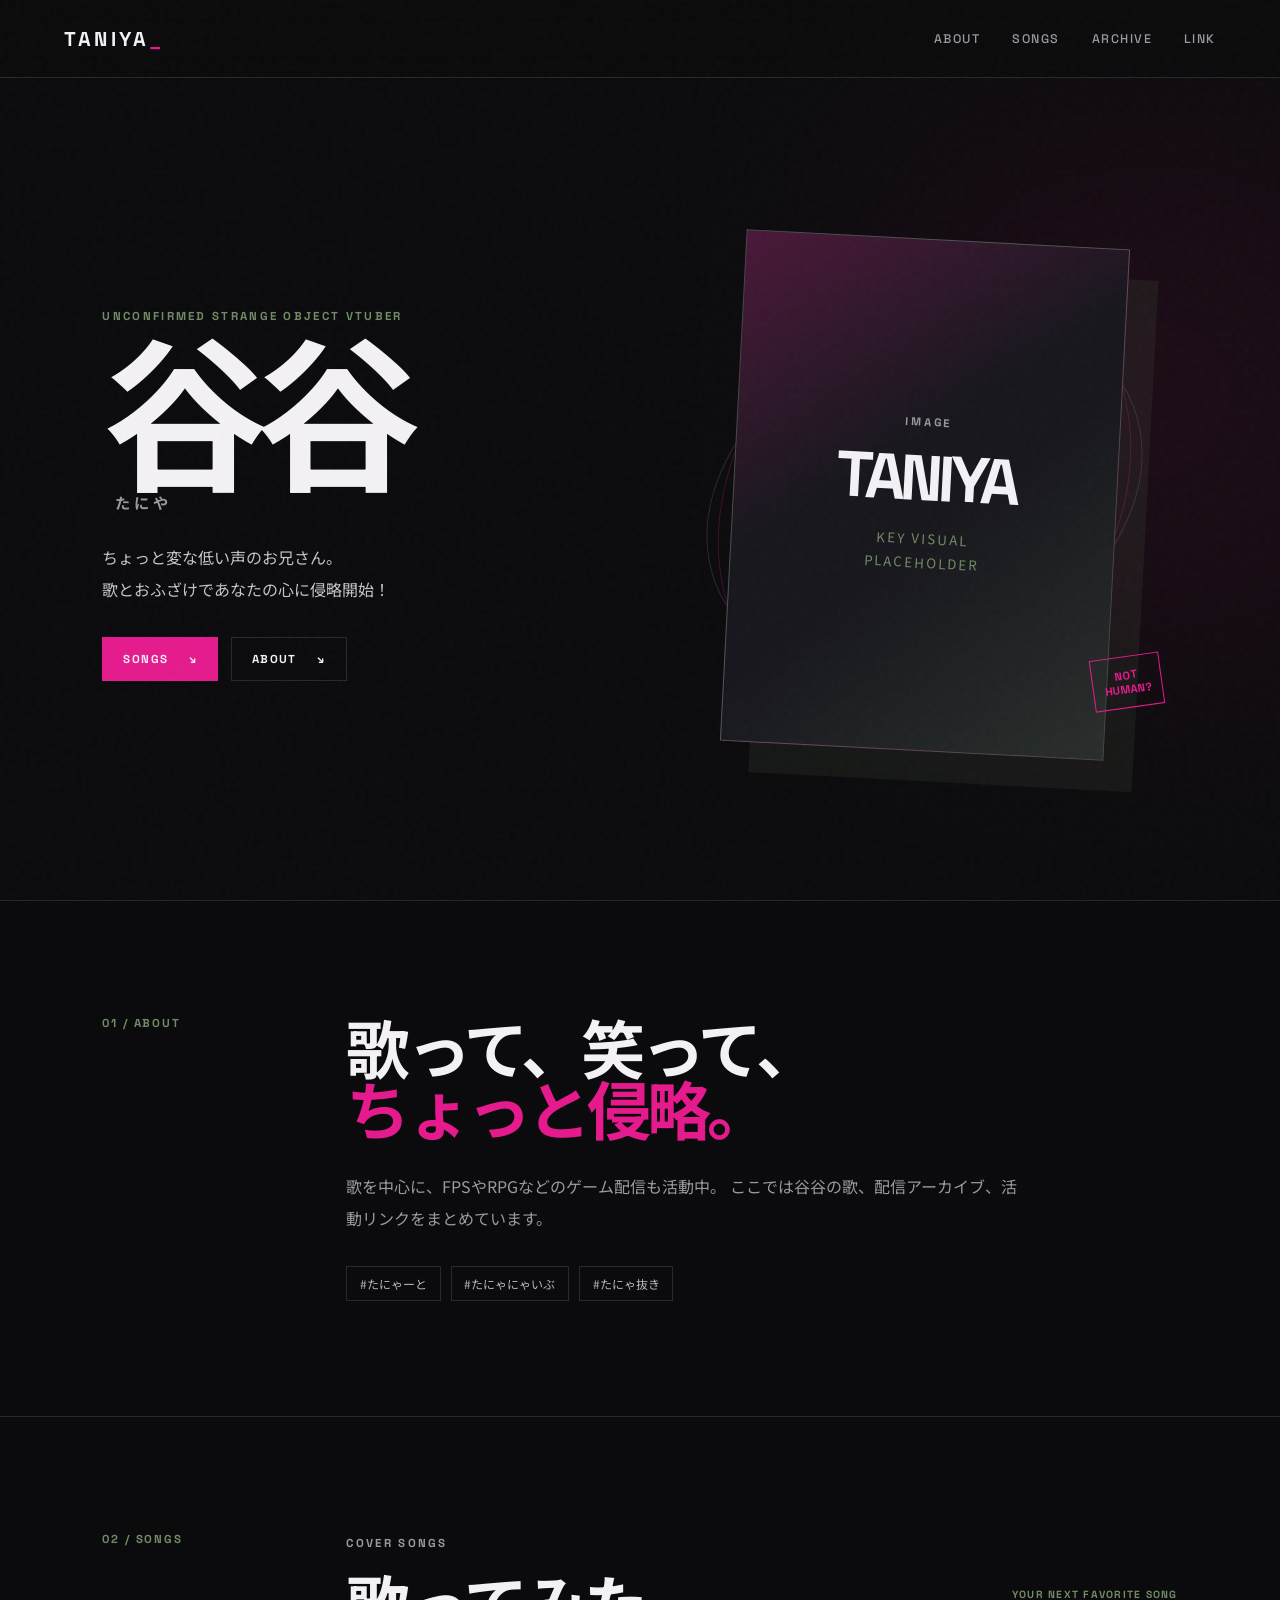
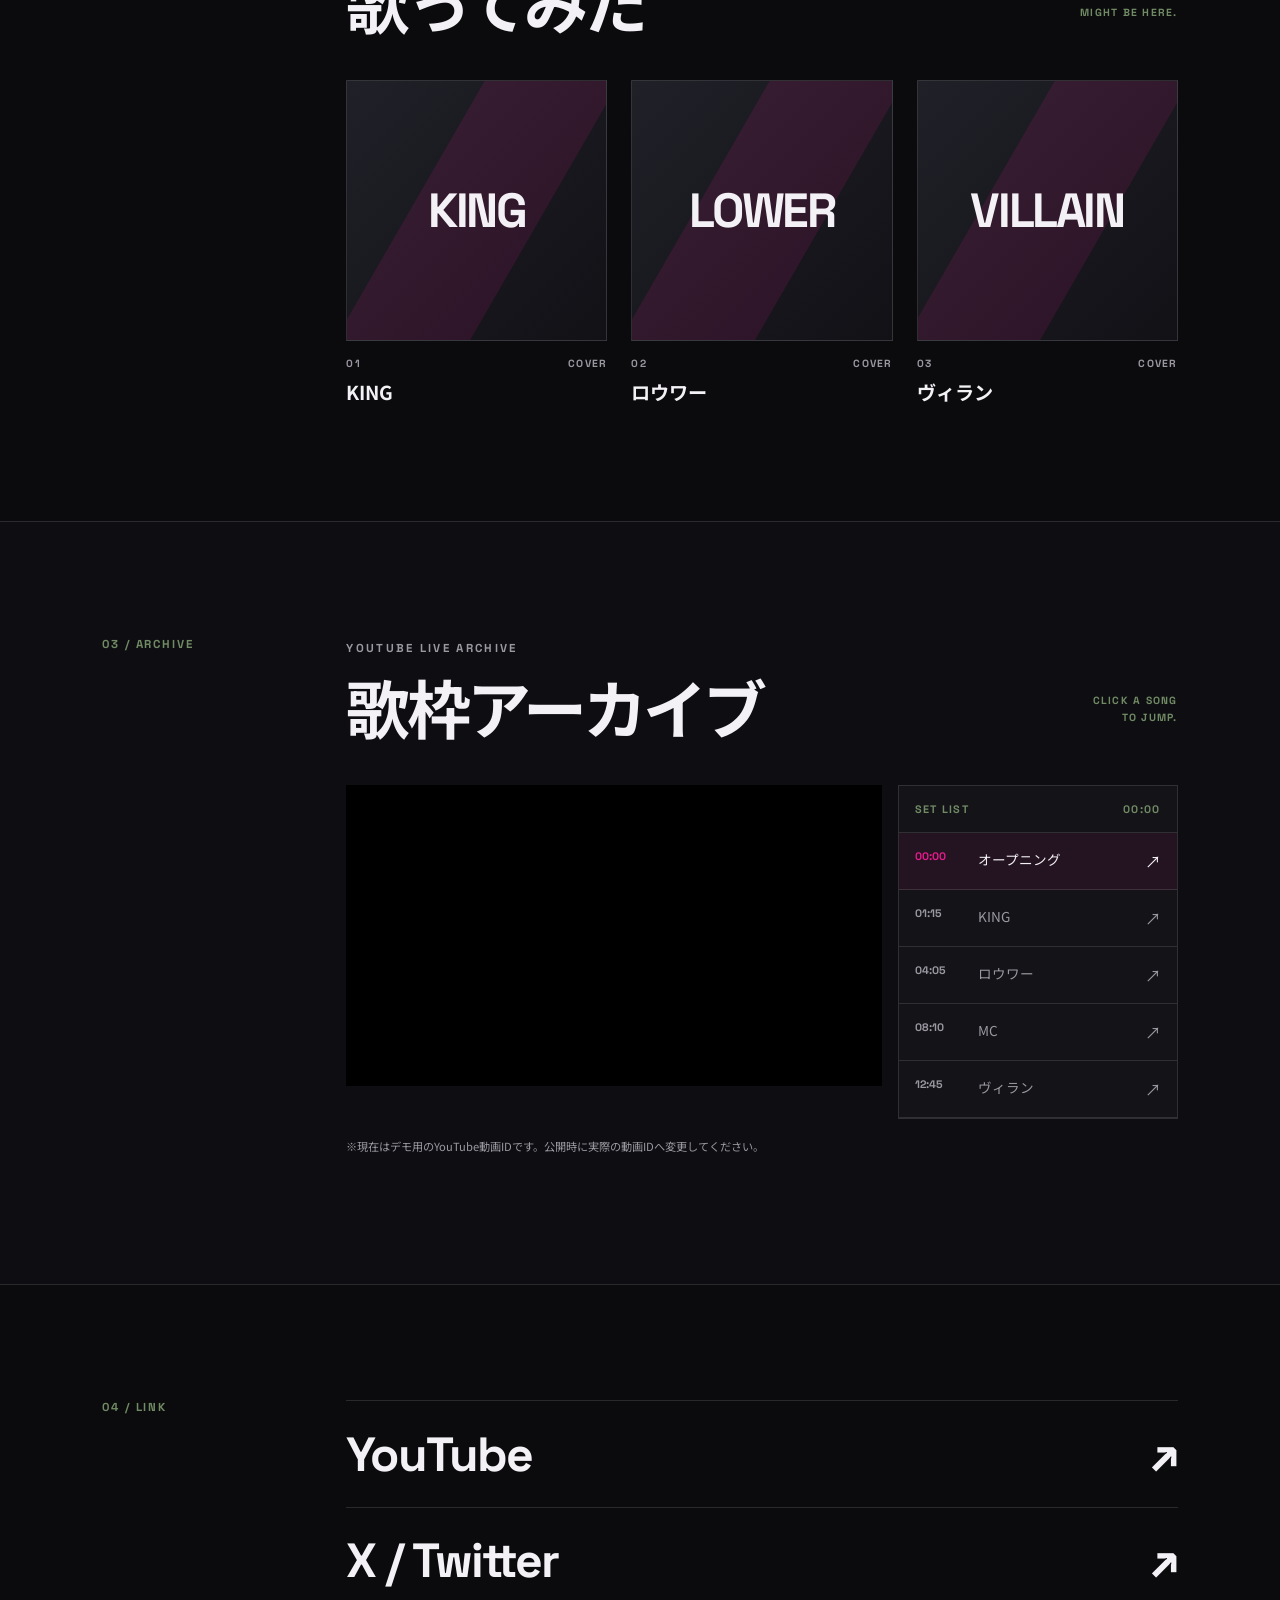
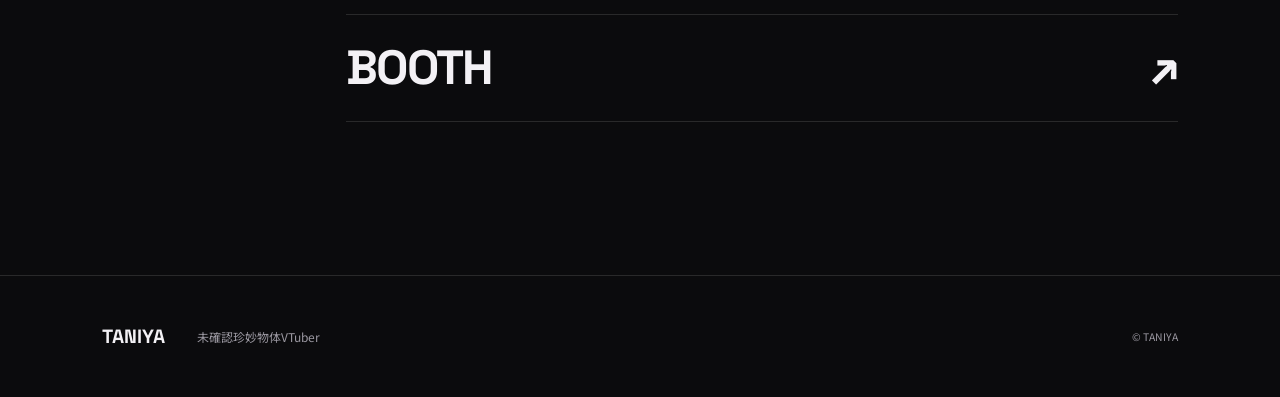
==== index.html @ 0ad9a48d "Add files via upload" ====
<!DOCTYPE html>
<html lang="ja">
<head>
  <meta charset="UTF-8">
  <meta name="viewport" content="width=device-width, initial-scale=1.0">
  <meta name="description" content="谷谷 - 未確認珍妙物体VTuber">
  <title>谷谷 | 未確認珍妙物体VTuber</title>
  <link rel="stylesheet" href="style.css">
</head>
<body>
  <div class="noise"></div>

  <header class="site-header">
    <a class="logo" href="#top">TANIYA<span>_</span></a>
    <nav>
      <a href="#about">ABOUT</a>
      <a href="#songs">SONGS</a>
      <a href="#archive">ARCHIVE</a>
      <a href="#links">LINK</a>
    </nav>
  </header>

  <main id="top">
    <section class="hero">
      <div class="hero-copy">
        <p class="eyebrow">UNCONFIRMED STRANGE OBJECT VTUBER</p>
        <h1>谷谷<span class="ruby">たにや</span></h1>
        <p class="catch">ちょっと変な低い声のお兄さん。<br>歌とおふざけであなたの心に侵略開始！</p>
        <div class="hero-actions">
          <a class="button primary" href="#songs">SONGS <span>↘</span></a>
          <a class="button" href="#about">ABOUT <span>↘</span></a>
        </div>
      </div>
      <div class="hero-visual">
        <div class="orbit orbit-a"></div>
        <div class="orbit orbit-b"></div>
        <div class="placeholder">
          <span>IMAGE</span>
          <strong>TANIYA</strong>
          <small>KEY VISUAL<br>PLACEHOLDER</small>
        </div>
        <div class="stamp">NOT<br>HUMAN?</div>
      </div>
    </section>

    <section class="section intro" id="about">
      <div class="section-label">01 / ABOUT</div>
      <div>
        <h2>歌って、笑って、<br><em>ちょっと侵略。</em></h2>
        <p>
          歌を中心に、FPSやRPGなどのゲーム配信も活動中。
          ここでは谷谷の歌、配信アーカイブ、活動リンクをまとめています。
        </p>
        <div class="tags">
          <span>#たにゃーと</span>
          <span>#たにゃにゃいぶ</span>
          <span>#たにゃ抜き</span>
        </div>
      </div>
    </section>

    <section class="section" id="songs">
      <div class="section-label">02 / SONGS</div>
      <div class="content">
        <div class="section-heading">
          <div>
            <p class="eyebrow">COVER SONGS</p>
            <h2>歌ってみた</h2>
          </div>
          <p class="section-note">YOUR NEXT FAVORITE SONG<br>MIGHT BE HERE.</p>
        </div>

        <div class="song-grid">
          <article class="song-card">
            <div class="song-art placeholder-card"><span>KING</span></div>
            <div class="song-meta"><span>01</span><span>COVER</span></div>
            <h3>KING</h3>
          </article>
          <article class="song-card">
            <div class="song-art placeholder-card"><span>LOWER</span></div>
            <div class="song-meta"><span>02</span><span>COVER</span></div>
            <h3>ロウワー</h3>
          </article>
          <article class="song-card">
            <div class="song-art placeholder-card"><span>VILLAIN</span></div>
            <div class="song-meta"><span>03</span><span>COVER</span></div>
            <h3>ヴィラン</h3>
          </article>
        </div>
      </div>
    </section>

    <section class="section archive-section" id="archive">
      <div class="section-label">03 / ARCHIVE</div>
      <div class="content">
        <div class="section-heading">
          <div>
            <p class="eyebrow">YOUTUBE LIVE ARCHIVE</p>
            <h2>歌枠アーカイブ</h2>
          </div>
          <p class="section-note">CLICK A SONG<br>TO JUMP.</p>
        </div>

        <div class="player-layout">
          <div class="video-wrap">
            <div id="player"></div>
          </div>

          <aside class="setlist">
            <div class="setlist-head">
              <span>SET LIST</span>
              <span id="currentTime">00:00</span>
            </div>
            <button class="track active" data-time="0">
              <span class="time">00:00</span>
              <span class="title">オープニング</span>
              <span class="arrow">↗</span>
            </button>
            <button class="track" data-time="75">
              <span class="time">01:15</span>
              <span class="title">KING</span>
              <span class="arrow">↗</span>
            </button>
            <button class="track" data-time="245">
              <span class="time">04:05</span>
              <span class="title">ロウワー</span>
              <span class="arrow">↗</span>
            </button>
            <button class="track" data-time="490">
              <span class="time">08:10</span>
              <span class="title">MC</span>
              <span class="arrow">↗</span>
            </button>
            <button class="track" data-time="765">
              <span class="time">12:45</span>
              <span class="title">ヴィラン</span>
              <span class="arrow">↗</span>
            </button>
          </aside>
        </div>
        <p class="demo-note">※現在はデモ用のYouTube動画IDです。公開時に実際の動画IDへ変更してください。</p>
      </div>
    </section>

    <section class="section links-section" id="links">
      <div class="section-label">04 / LINK</div>
      <div class="content">
        <div class="link-list">
          <a href="#" class="big-link"><span>YouTube</span><span>↗</span></a>
          <a href="#" class="big-link"><span>X / Twitter</span><span>↗</span></a>
          <a href="#" class="big-link"><span>BOOTH</span><span>↗</span></a>
        </div>
      </div>
    </section>
  </main>

  <footer>
    <div>TANIYA</div>
    <p>未確認珍妙物体VTuber</p>
    <small>© TANIYA</small>
  </footer>

  <script src="script.js"></script>
</body>
</html>
---- style.css ----
@import url('https://fonts.googleapis.com/css2?family=Noto+Sans+JP:wght@400;500;700;900&family=Space+Grotesk:wght@400;500;700&display=swap');

:root {
  --bg: #0b0b0d;
  --surface: #131318;
  --text: #f3f1f5;
  --muted: #9b98a1;
  --magenta: #e51b8d;
  --green: #718b65;
  --line: rgba(255,255,255,.12);
}

* { box-sizing: border-box; }
html { scroll-behavior: smooth; }
body {
  margin: 0;
  background: var(--bg);
  color: var(--text);
  font-family: "Noto Sans JP", sans-serif;
  overflow-x: hidden;
}
a { color: inherit; text-decoration: none; }
button { font: inherit; }

.noise {
  position: fixed;
  inset: 0;
  pointer-events: none;
  opacity: .035;
  z-index: 20;
  background-image: url("data:image/svg+xml,%3Csvg viewBox='0 0 180 180' xmlns='http://www.w3.org/2000/svg'%3E%3Cfilter id='n'%3E%3CfeTurbulence type='fractalNoise' baseFrequency='.9' numOctaves='4' stitchTiles='stitch'/%3E%3C/filter%3E%3Crect width='100%25' height='100%25' filter='url(%23n)' opacity='.7'/%3E%3C/svg%3E");
}

.site-header {
  height: 78px;
  padding: 0 5vw;
  display: flex;
  align-items: center;
  justify-content: space-between;
  border-bottom: 1px solid var(--line);
  position: sticky;
  top: 0;
  z-index: 10;
  background: rgba(11,11,13,.82);
  backdrop-filter: blur(14px);
}
.logo {
  font: 700 1.25rem "Space Grotesk", sans-serif;
  letter-spacing: .16em;
}
.logo span { color: var(--magenta); }
nav { display: flex; gap: 2rem; }
nav a {
  font: 500 .78rem "Space Grotesk", sans-serif;
  letter-spacing: .12em;
  color: var(--muted);
}
nav a:hover { color: var(--text); }

.hero {
  min-height: calc(100vh - 78px);
  padding: 8vw 8vw 7vw;
  display: grid;
  grid-template-columns: 1fr 1fr;
  align-items: center;
  gap: 5vw;
  position: relative;
}
.hero::before {
  content: "";
  position: absolute;
  width: 40vw; height: 40vw;
  background: var(--magenta);
  filter: blur(130px);
  opacity: .08;
  right: -10vw; top: 5vw;
}
.eyebrow {
  margin: 0 0 1rem;
  color: var(--green);
  font: 700 .72rem "Space Grotesk", sans-serif;
  letter-spacing: .2em;
}
.hero h1 {
  font-size: clamp(5rem, 13vw, 12rem);
  line-height: .8;
  margin: 0;
  letter-spacing: -.08em;
}
.ruby {
  display: block;
  font-size: .95rem;
  letter-spacing: .25em;
  margin: 1.5rem 0 0 .8rem;
  color: var(--muted);
}
.catch {
  margin: 2rem 0;
  color: #c6c3ca;
  line-height: 2;
}
.hero-actions { display: flex; gap: .8rem; }
.button {
  border: 1px solid var(--line);
  padding: .9rem 1.25rem;
  font: 700 .72rem "Space Grotesk", sans-serif;
  letter-spacing: .12em;
}
.button.primary { background: var(--magenta); border-color: var(--magenta); }
.button span { margin-left: 1rem; }

.hero-visual {
  min-height: 560px;
  display: grid;
  place-items: center;
  position: relative;
}
.placeholder {
  width: min(30vw, 400px);
  aspect-ratio: 3/4;
  border: 1px solid rgba(255,255,255,.2);
  background:
    linear-gradient(145deg, rgba(229,27,141,.25), transparent 42%),
    linear-gradient(320deg, rgba(113,139,101,.2), transparent 45%),
    #17171d;
  display: flex;
  flex-direction: column;
  align-items: center;
  justify-content: center;
  transform: rotate(3deg);
  box-shadow: 30px 30px 0 rgba(113,139,101,.1);
}
.placeholder span { font: 700 .7rem "Space Grotesk"; letter-spacing: .25em; color: var(--muted); }
.placeholder strong { font: 700 clamp(2rem, 5vw, 4rem) "Space Grotesk"; letter-spacing: -.08em; margin: .5rem 0; }
.placeholder small { text-align: center; color: var(--green); letter-spacing: .15em; line-height: 1.8; }
.orbit { position: absolute; border: 1px solid var(--line); border-radius: 50%; }
.orbit-a { width: 90%; height: 60%; transform: rotate(-25deg); }
.orbit-b { width: 75%; height: 85%; transform: rotate(35deg); border-color: rgba(229,27,141,.25); }
.stamp {
  position: absolute;
  right: 3%;
  bottom: 12%;
  border: 1px solid var(--magenta);
  color: var(--magenta);
  padding: .7rem;
  font: 700 .7rem "Space Grotesk";
  transform: rotate(-8deg);
  text-align: center;
}

.section {
  padding: 9vw 8vw;
  border-top: 1px solid var(--line);
  display: grid;
  grid-template-columns: 180px 1fr;
  gap: 5vw;
}
.section-label {
  color: var(--green);
  font: 700 .72rem "Space Grotesk";
  letter-spacing: .16em;
}
.section h2 {
  font-size: clamp(2.5rem, 5vw, 5rem);
  line-height: .95;
  letter-spacing: -.06em;
  margin: 0 0 2rem;
}
.section h2 em { color: var(--magenta); font-style: normal; }
.section p { color: var(--muted); line-height: 2; max-width: 680px; }
.tags { display: flex; flex-wrap: wrap; gap: .6rem; margin-top: 2rem; }
.tags span {
  border: 1px solid var(--line);
  padding: .5rem .8rem;
  color: #b9b6be;
  font-size: .75rem;
}

.content { min-width: 0; }
.section-heading {
  display: flex;
  justify-content: space-between;
  align-items: end;
  gap: 2rem;
  margin-bottom: 3rem;
}
.section-heading h2 { margin-bottom: 0; }
.section-note {
  text-align: right;
  font: 700 .65rem "Space Grotesk" !important;
  letter-spacing: .12em;
  line-height: 1.7 !important;
  color: var(--green) !important;
}

.song-grid {
  display: grid;
  grid-template-columns: repeat(3, 1fr);
  gap: 1.5rem;
}
.song-card { cursor: pointer; }
.song-art {
  aspect-ratio: 1;
  display: grid;
  place-items: center;
  margin-bottom: 1rem;
}
.placeholder-card {
  background: linear-gradient(135deg, #202028, #111116);
  border: 1px solid var(--line);
  position: relative;
  overflow: hidden;
}
.placeholder-card::after {
  content: "";
  position: absolute;
  width: 45%; height: 180%;
  background: var(--magenta);
  opacity: .12;
  transform: rotate(30deg);
}
.placeholder-card span {
  z-index: 1;
  font: 700 clamp(1.4rem, 4vw, 3rem) "Space Grotesk";
  letter-spacing: -.05em;
}
.song-meta {
  display: flex;
  justify-content: space-between;
  color: var(--muted);
  font: 700 .65rem "Space Grotesk";
  letter-spacing: .12em;
}
.song-card h3 { margin: .5rem 0 0; font-size: 1.2rem; }

.archive-section { background: #0e0e12; }
.player-layout {
  display: grid;
  grid-template-columns: minmax(0, 1.8fr) minmax(280px, .8fr);
  gap: 1rem;
}
.video-wrap {
  background: #000;
  aspect-ratio: 16/9;
  min-width: 0;
}
#player { width: 100%; height: 100%; }
#player iframe { width: 100%; height: 100%; }
.setlist {
  border: 1px solid var(--line);
  background: var(--surface);
  overflow: hidden;
}
.setlist-head {
  padding: 1rem;
  display: flex;
  justify-content: space-between;
  border-bottom: 1px solid var(--line);
  color: var(--green);
  font: 700 .68rem "Space Grotesk";
  letter-spacing: .12em;
}
.track {
  width: 100%;
  display: grid;
  grid-template-columns: 55px 1fr 20px;
  gap: .5rem;
  text-align: left;
  border: 0;
  border-bottom: 1px solid var(--line);
  padding: 1rem;
  color: var(--muted);
  background: transparent;
  cursor: pointer;
}
.track:hover, .track.active {
  background: rgba(229,27,141,.08);
  color: var(--text);
}
.track.active .time { color: var(--magenta); }
.time { font: 700 .68rem "Space Grotesk"; }
.title { font-size: .85rem; }
.arrow { text-align: right; }
.demo-note { font-size: .7rem !important; margin-top: 1rem; }

.links-section { padding-bottom: 12vw; }
.link-list { border-top: 1px solid var(--line); }
.big-link {
  display: flex;
  justify-content: space-between;
  padding: 1.4rem 0;
  border-bottom: 1px solid var(--line);
  font: 700 clamp(1.5rem, 4vw, 3rem) "Space Grotesk";
  letter-spacing: -.04em;
}
.big-link:hover { color: var(--magenta); padding-left: 1rem; transition: .2s; }

footer {
  border-top: 1px solid var(--line);
  padding: 3rem 8vw;
  display: flex;
  align-items: center;
  gap: 2rem;
  color: var(--muted);
}
footer div { font: 700 1.2rem "Space Grotesk"; color: var(--text); }
footer p { margin: 0; font-size: .75rem; }
footer small { margin-left: auto; font-size: .65rem; }

@media (max-width: 800px) {
  nav { gap: .8rem; }
  nav a { font-size: .62rem; }
  .hero { grid-template-columns: 1fr; padding-top: 16vw; }
  .hero-visual { min-height: 420px; margin-top: -3rem; }
  .placeholder { width: min(65vw, 330px); }
  .section { grid-template-columns: 1fr; gap: 2rem; padding: 18vw 7vw; }
  .song-grid { grid-template-columns: 1fr; gap: 3rem; }
  .section-heading { align-items: start; flex-direction: column; }
  .section-note { text-align: left; }
  .player-layout { grid-template-columns: 1fr; }
  footer { flex-wrap: wrap; }
  footer small { margin-left: 0; width: 100%; }
}

@media (max-width: 520px) {
  .site-header { padding: 0 5vw; }
  nav a:nth-child(1), nav a:nth-child(4) { display: none; }
  .hero h1 { font-size: 27vw; }
  .hero-visual { min-height: 360px; }
}
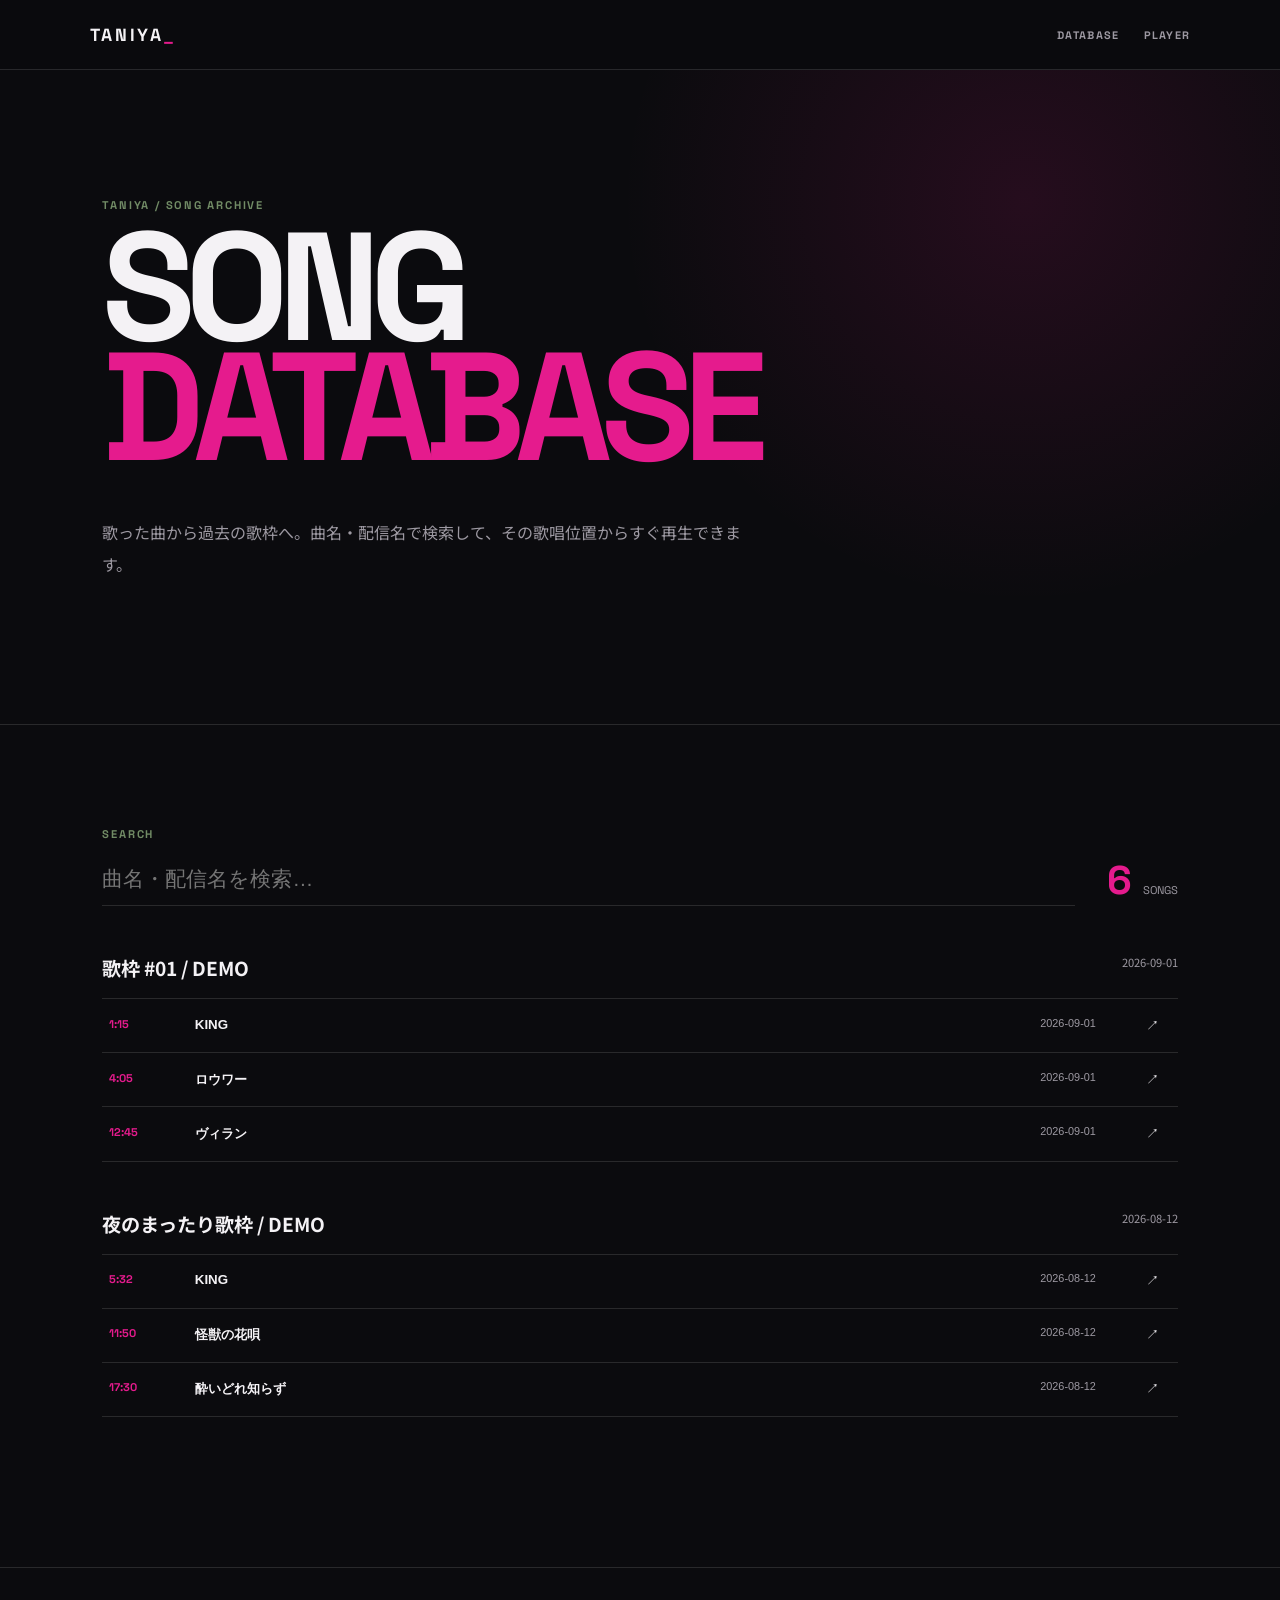
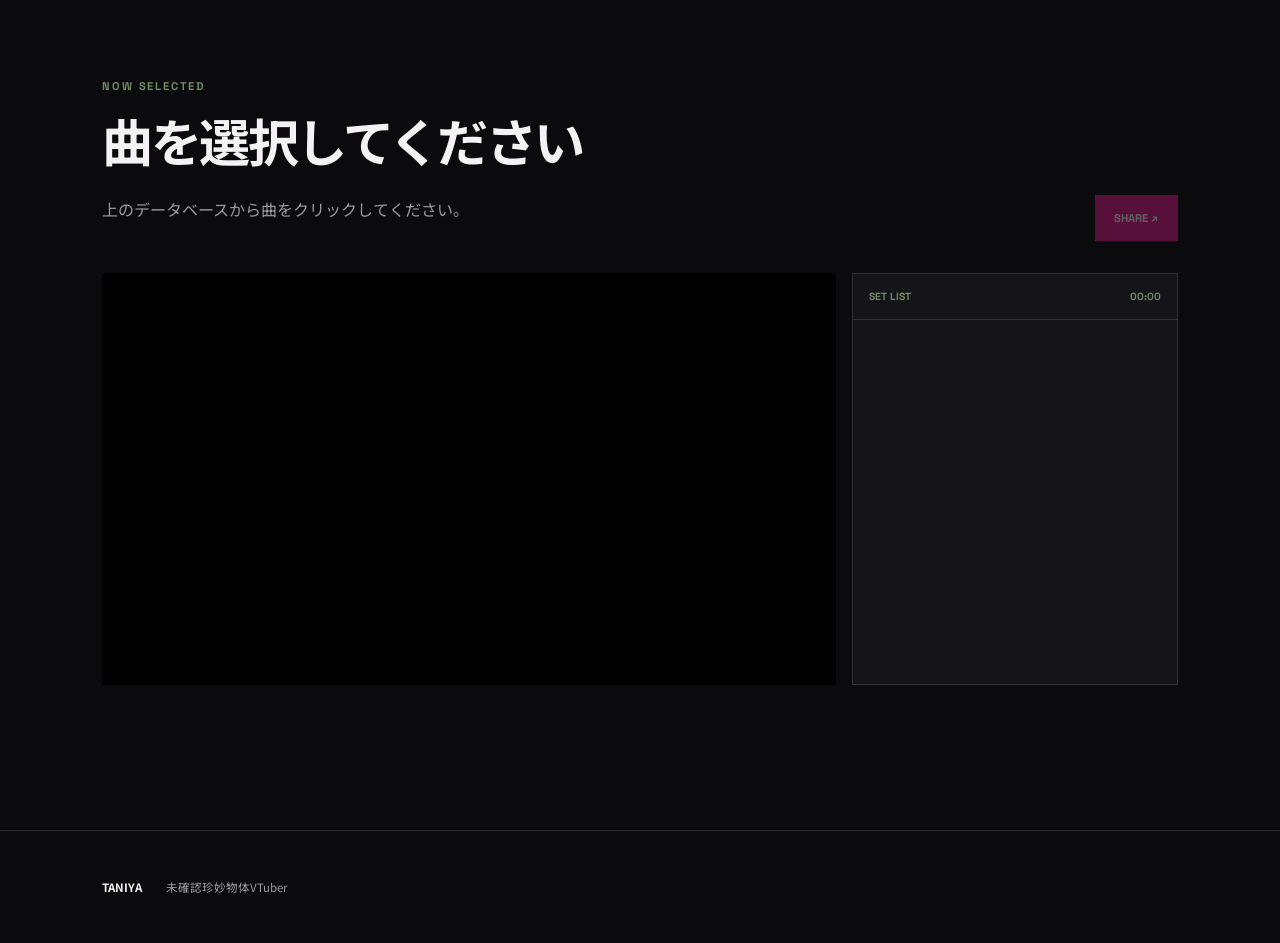
==== commit 038ad21d: "Add files via upload" ====
--- a/index.html
+++ b/index.html
@@ -1,165 +1,6 @@
-<!DOCTYPE html>
-<html lang="ja">
-<head>
-  <meta charset="UTF-8">
-  <meta name="viewport" content="width=device-width, initial-scale=1.0">
-  <meta name="description" content="谷谷 - 未確認珍妙物体VTuber">
-  <title>谷谷 | 未確認珍妙物体VTuber</title>
-  <link rel="stylesheet" href="style.css">
-</head>
-<body>
-  <div class="noise"></div>
-
-  <header class="site-header">
-    <a class="logo" href="#top">TANIYA<span>_</span></a>
-    <nav>
-      <a href="#about">ABOUT</a>
-      <a href="#songs">SONGS</a>
-      <a href="#archive">ARCHIVE</a>
-      <a href="#links">LINK</a>
-    </nav>
-  </header>
-
-  <main id="top">
-    <section class="hero">
-      <div class="hero-copy">
-        <p class="eyebrow">UNCONFIRMED STRANGE OBJECT VTUBER</p>
-        <h1>谷谷<span class="ruby">たにや</span></h1>
-        <p class="catch">ちょっと変な低い声のお兄さん。<br>歌とおふざけであなたの心に侵略開始！</p>
-        <div class="hero-actions">
-          <a class="button primary" href="#songs">SONGS <span>↘</span></a>
-          <a class="button" href="#about">ABOUT <span>↘</span></a>
-        </div>
-      </div>
-      <div class="hero-visual">
-        <div class="orbit orbit-a"></div>
-        <div class="orbit orbit-b"></div>
-        <div class="placeholder">
-          <span>IMAGE</span>
-          <strong>TANIYA</strong>
-          <small>KEY VISUAL<br>PLACEHOLDER</small>
-        </div>
-        <div class="stamp">NOT<br>HUMAN?</div>
-      </div>
-    </section>
-
-    <section class="section intro" id="about">
-      <div class="section-label">01 / ABOUT</div>
-      <div>
-        <h2>歌って、笑って、<br><em>ちょっと侵略。</em></h2>
-        <p>
-          歌を中心に、FPSやRPGなどのゲーム配信も活動中。
-          ここでは谷谷の歌、配信アーカイブ、活動リンクをまとめています。
-        </p>
-        <div class="tags">
-          <span>#たにゃーと</span>
-          <span>#たにゃにゃいぶ</span>
-          <span>#たにゃ抜き</span>
-        </div>
-      </div>
-    </section>
-
-    <section class="section" id="songs">
-      <div class="section-label">02 / SONGS</div>
-      <div class="content">
-        <div class="section-heading">
-          <div>
-            <p class="eyebrow">COVER SONGS</p>
-            <h2>歌ってみた</h2>
-          </div>
-          <p class="section-note">YOUR NEXT FAVORITE SONG<br>MIGHT BE HERE.</p>
-        </div>
-
-        <div class="song-grid">
-          <article class="song-card">
-            <div class="song-art placeholder-card"><span>KING</span></div>
-            <div class="song-meta"><span>01</span><span>COVER</span></div>
-            <h3>KING</h3>
-          </article>
-          <article class="song-card">
-            <div class="song-art placeholder-card"><span>LOWER</span></div>
-            <div class="song-meta"><span>02</span><span>COVER</span></div>
-            <h3>ロウワー</h3>
-          </article>
-          <article class="song-card">
-            <div class="song-art placeholder-card"><span>VILLAIN</span></div>
-            <div class="song-meta"><span>03</span><span>COVER</span></div>
-            <h3>ヴィラン</h3>
-          </article>
-        </div>
-      </div>
-    </section>
-
-    <section class="section archive-section" id="archive">
-      <div class="section-label">03 / ARCHIVE</div>
-      <div class="content">
-        <div class="section-heading">
-          <div>
-            <p class="eyebrow">YOUTUBE LIVE ARCHIVE</p>
-            <h2>歌枠アーカイブ</h2>
-          </div>
-          <p class="section-note">CLICK A SONG<br>TO JUMP.</p>
-        </div>
-
-        <div class="player-layout">
-          <div class="video-wrap">
-            <div id="player"></div>
-          </div>
-
-          <aside class="setlist">
-            <div class="setlist-head">
-              <span>SET LIST</span>
-              <span id="currentTime">00:00</span>
-            </div>
-            <button class="track active" data-time="0">
-              <span class="time">00:00</span>
-              <span class="title">オープニング</span>
-              <span class="arrow">↗</span>
-            </button>
-            <button class="track" data-time="75">
-              <span class="time">01:15</span>
-              <span class="title">KING</span>
-              <span class="arrow">↗</span>
-            </button>
-            <button class="track" data-time="245">
-              <span class="time">04:05</span>
-              <span class="title">ロウワー</span>
-              <span class="arrow">↗</span>
-            </button>
-            <button class="track" data-time="490">
-              <span class="time">08:10</span>
-              <span class="title">MC</span>
-              <span class="arrow">↗</span>
-            </button>
-            <button class="track" data-time="765">
-              <span class="time">12:45</span>
-              <span class="title">ヴィラン</span>
-              <span class="arrow">↗</span>
-            </button>
-          </aside>
-        </div>
-        <p class="demo-note">※現在はデモ用のYouTube動画IDです。公開時に実際の動画IDへ変更してください。</p>
-      </div>
-    </section>
-
-    <section class="section links-section" id="links">
-      <div class="section-label">04 / LINK</div>
-      <div class="content">
-        <div class="link-list">
-          <a href="#" class="big-link"><span>YouTube</span><span>↗</span></a>
-          <a href="#" class="big-link"><span>X / Twitter</span><span>↗</span></a>
-          <a href="#" class="big-link"><span>BOOTH</span><span>↗</span></a>
-        </div>
-      </div>
-    </section>
-  </main>
-
-  <footer>
-    <div>TANIYA</div>
-    <p>未確認珍妙物体VTuber</p>
-    <small>© TANIYA</small>
-  </footer>
-
-  <script src="script.js"></script>
-</body>
-</html>
+<!doctype html><html lang="ja"><head><meta charset="utf-8"><meta name="viewport" content="width=device-width,initial-scale=1"><title>谷谷 | SONG DATABASE</title><link rel="stylesheet" href="style.css"></head><body>
+<header><b>TANIYA<span>_</span></b><nav><a href="#database">DATABASE</a><a href="#playerSection">PLAYER</a></nav></header>
+<main><section class="hero"><small>TANIYA / SONG ARCHIVE</small><h1>SONG<br><em>DATABASE</em></h1><p>歌った曲から過去の歌枠へ。曲名・配信名で検索して、その歌唱位置からすぐ再生できます。</p></section>
+<section id="database"><div class="toolbar"><label>SEARCH<input id="search" type="search" placeholder="曲名・配信名を検索…"></label><strong><i id="count">0</i> SONGS</strong></div><div id="results"></div><p id="empty" hidden>該当する曲がありません。</p></section>
+<section id="playerSection"><div class="selected"><div><small>NOW SELECTED</small><h2 id="title">曲を選択してください</h2><p id="meta">上のデータベースから曲をクリックしてください。</p></div><button id="share" disabled>SHARE ↗</button></div><div class="playerLayout"><div class="video"><div id="player"></div></div><aside><div class="asideHead"><span>SET LIST</span><span id="clock">00:00</span></div><div id="setlist"></div></aside></div><p id="status"></p></section></main>
+<footer><b>TANIYA</b><span>未確認珍妙物体VTuber</span></footer><script src="songs.js"></script><script src="script.js"></script></body></html>
--- a/style.css
+++ b/style.css
@@ -1,330 +1 @@
-@import url('https://fonts.googleapis.com/css2?family=Noto+Sans+JP:wght@400;500;700;900&family=Space+Grotesk:wght@400;500;700&display=swap');
-
-:root {
-  --bg: #0b0b0d;
-  --surface: #131318;
-  --text: #f3f1f5;
-  --muted: #9b98a1;
-  --magenta: #e51b8d;
-  --green: #718b65;
-  --line: rgba(255,255,255,.12);
-}
-
-* { box-sizing: border-box; }
-html { scroll-behavior: smooth; }
-body {
-  margin: 0;
-  background: var(--bg);
-  color: var(--text);
-  font-family: "Noto Sans JP", sans-serif;
-  overflow-x: hidden;
-}
-a { color: inherit; text-decoration: none; }
-button { font: inherit; }
-
-.noise {
-  position: fixed;
-  inset: 0;
-  pointer-events: none;
-  opacity: .035;
-  z-index: 20;
-  background-image: url("data:image/svg+xml,%3Csvg viewBox='0 0 180 180' xmlns='http://www.w3.org/2000/svg'%3E%3Cfilter id='n'%3E%3CfeTurbulence type='fractalNoise' baseFrequency='.9' numOctaves='4' stitchTiles='stitch'/%3E%3C/filter%3E%3Crect width='100%25' height='100%25' filter='url(%23n)' opacity='.7'/%3E%3C/svg%3E");
-}
-
-.site-header {
-  height: 78px;
-  padding: 0 5vw;
-  display: flex;
-  align-items: center;
-  justify-content: space-between;
-  border-bottom: 1px solid var(--line);
-  position: sticky;
-  top: 0;
-  z-index: 10;
-  background: rgba(11,11,13,.82);
-  backdrop-filter: blur(14px);
-}
-.logo {
-  font: 700 1.25rem "Space Grotesk", sans-serif;
-  letter-spacing: .16em;
-}
-.logo span { color: var(--magenta); }
-nav { display: flex; gap: 2rem; }
-nav a {
-  font: 500 .78rem "Space Grotesk", sans-serif;
-  letter-spacing: .12em;
-  color: var(--muted);
-}
-nav a:hover { color: var(--text); }
-
-.hero {
-  min-height: calc(100vh - 78px);
-  padding: 8vw 8vw 7vw;
-  display: grid;
-  grid-template-columns: 1fr 1fr;
-  align-items: center;
-  gap: 5vw;
-  position: relative;
-}
-.hero::before {
-  content: "";
-  position: absolute;
-  width: 40vw; height: 40vw;
-  background: var(--magenta);
-  filter: blur(130px);
-  opacity: .08;
-  right: -10vw; top: 5vw;
-}
-.eyebrow {
-  margin: 0 0 1rem;
-  color: var(--green);
-  font: 700 .72rem "Space Grotesk", sans-serif;
-  letter-spacing: .2em;
-}
-.hero h1 {
-  font-size: clamp(5rem, 13vw, 12rem);
-  line-height: .8;
-  margin: 0;
-  letter-spacing: -.08em;
-}
-.ruby {
-  display: block;
-  font-size: .95rem;
-  letter-spacing: .25em;
-  margin: 1.5rem 0 0 .8rem;
-  color: var(--muted);
-}
-.catch {
-  margin: 2rem 0;
-  color: #c6c3ca;
-  line-height: 2;
-}
-.hero-actions { display: flex; gap: .8rem; }
-.button {
-  border: 1px solid var(--line);
-  padding: .9rem 1.25rem;
-  font: 700 .72rem "Space Grotesk", sans-serif;
-  letter-spacing: .12em;
-}
-.button.primary { background: var(--magenta); border-color: var(--magenta); }
-.button span { margin-left: 1rem; }
-
-.hero-visual {
-  min-height: 560px;
-  display: grid;
-  place-items: center;
-  position: relative;
-}
-.placeholder {
-  width: min(30vw, 400px);
-  aspect-ratio: 3/4;
-  border: 1px solid rgba(255,255,255,.2);
-  background:
-    linear-gradient(145deg, rgba(229,27,141,.25), transparent 42%),
-    linear-gradient(320deg, rgba(113,139,101,.2), transparent 45%),
-    #17171d;
-  display: flex;
-  flex-direction: column;
-  align-items: center;
-  justify-content: center;
-  transform: rotate(3deg);
-  box-shadow: 30px 30px 0 rgba(113,139,101,.1);
-}
-.placeholder span { font: 700 .7rem "Space Grotesk"; letter-spacing: .25em; color: var(--muted); }
-.placeholder strong { font: 700 clamp(2rem, 5vw, 4rem) "Space Grotesk"; letter-spacing: -.08em; margin: .5rem 0; }
-.placeholder small { text-align: center; color: var(--green); letter-spacing: .15em; line-height: 1.8; }
-.orbit { position: absolute; border: 1px solid var(--line); border-radius: 50%; }
-.orbit-a { width: 90%; height: 60%; transform: rotate(-25deg); }
-.orbit-b { width: 75%; height: 85%; transform: rotate(35deg); border-color: rgba(229,27,141,.25); }
-.stamp {
-  position: absolute;
-  right: 3%;
-  bottom: 12%;
-  border: 1px solid var(--magenta);
-  color: var(--magenta);
-  padding: .7rem;
-  font: 700 .7rem "Space Grotesk";
-  transform: rotate(-8deg);
-  text-align: center;
-}
-
-.section {
-  padding: 9vw 8vw;
-  border-top: 1px solid var(--line);
-  display: grid;
-  grid-template-columns: 180px 1fr;
-  gap: 5vw;
-}
-.section-label {
-  color: var(--green);
-  font: 700 .72rem "Space Grotesk";
-  letter-spacing: .16em;
-}
-.section h2 {
-  font-size: clamp(2.5rem, 5vw, 5rem);
-  line-height: .95;
-  letter-spacing: -.06em;
-  margin: 0 0 2rem;
-}
-.section h2 em { color: var(--magenta); font-style: normal; }
-.section p { color: var(--muted); line-height: 2; max-width: 680px; }
-.tags { display: flex; flex-wrap: wrap; gap: .6rem; margin-top: 2rem; }
-.tags span {
-  border: 1px solid var(--line);
-  padding: .5rem .8rem;
-  color: #b9b6be;
-  font-size: .75rem;
-}
-
-.content { min-width: 0; }
-.section-heading {
-  display: flex;
-  justify-content: space-between;
-  align-items: end;
-  gap: 2rem;
-  margin-bottom: 3rem;
-}
-.section-heading h2 { margin-bottom: 0; }
-.section-note {
-  text-align: right;
-  font: 700 .65rem "Space Grotesk" !important;
-  letter-spacing: .12em;
-  line-height: 1.7 !important;
-  color: var(--green) !important;
-}
-
-.song-grid {
-  display: grid;
-  grid-template-columns: repeat(3, 1fr);
-  gap: 1.5rem;
-}
-.song-card { cursor: pointer; }
-.song-art {
-  aspect-ratio: 1;
-  display: grid;
-  place-items: center;
-  margin-bottom: 1rem;
-}
-.placeholder-card {
-  background: linear-gradient(135deg, #202028, #111116);
-  border: 1px solid var(--line);
-  position: relative;
-  overflow: hidden;
-}
-.placeholder-card::after {
-  content: "";
-  position: absolute;
-  width: 45%; height: 180%;
-  background: var(--magenta);
-  opacity: .12;
-  transform: rotate(30deg);
-}
-.placeholder-card span {
-  z-index: 1;
-  font: 700 clamp(1.4rem, 4vw, 3rem) "Space Grotesk";
-  letter-spacing: -.05em;
-}
-.song-meta {
-  display: flex;
-  justify-content: space-between;
-  color: var(--muted);
-  font: 700 .65rem "Space Grotesk";
-  letter-spacing: .12em;
-}
-.song-card h3 { margin: .5rem 0 0; font-size: 1.2rem; }
-
-.archive-section { background: #0e0e12; }
-.player-layout {
-  display: grid;
-  grid-template-columns: minmax(0, 1.8fr) minmax(280px, .8fr);
-  gap: 1rem;
-}
-.video-wrap {
-  background: #000;
-  aspect-ratio: 16/9;
-  min-width: 0;
-}
-#player { width: 100%; height: 100%; }
-#player iframe { width: 100%; height: 100%; }
-.setlist {
-  border: 1px solid var(--line);
-  background: var(--surface);
-  overflow: hidden;
-}
-.setlist-head {
-  padding: 1rem;
-  display: flex;
-  justify-content: space-between;
-  border-bottom: 1px solid var(--line);
-  color: var(--green);
-  font: 700 .68rem "Space Grotesk";
-  letter-spacing: .12em;
-}
-.track {
-  width: 100%;
-  display: grid;
-  grid-template-columns: 55px 1fr 20px;
-  gap: .5rem;
-  text-align: left;
-  border: 0;
-  border-bottom: 1px solid var(--line);
-  padding: 1rem;
-  color: var(--muted);
-  background: transparent;
-  cursor: pointer;
-}
-.track:hover, .track.active {
-  background: rgba(229,27,141,.08);
-  color: var(--text);
-}
-.track.active .time { color: var(--magenta); }
-.time { font: 700 .68rem "Space Grotesk"; }
-.title { font-size: .85rem; }
-.arrow { text-align: right; }
-.demo-note { font-size: .7rem !important; margin-top: 1rem; }
-
-.links-section { padding-bottom: 12vw; }
-.link-list { border-top: 1px solid var(--line); }
-.big-link {
-  display: flex;
-  justify-content: space-between;
-  padding: 1.4rem 0;
-  border-bottom: 1px solid var(--line);
-  font: 700 clamp(1.5rem, 4vw, 3rem) "Space Grotesk";
-  letter-spacing: -.04em;
-}
-.big-link:hover { color: var(--magenta); padding-left: 1rem; transition: .2s; }
-
-footer {
-  border-top: 1px solid var(--line);
-  padding: 3rem 8vw;
-  display: flex;
-  align-items: center;
-  gap: 2rem;
-  color: var(--muted);
-}
-footer div { font: 700 1.2rem "Space Grotesk"; color: var(--text); }
-footer p { margin: 0; font-size: .75rem; }
-footer small { margin-left: auto; font-size: .65rem; }
-
-@media (max-width: 800px) {
-  nav { gap: .8rem; }
-  nav a { font-size: .62rem; }
-  .hero { grid-template-columns: 1fr; padding-top: 16vw; }
-  .hero-visual { min-height: 420px; margin-top: -3rem; }
-  .placeholder { width: min(65vw, 330px); }
-  .section { grid-template-columns: 1fr; gap: 2rem; padding: 18vw 7vw; }
-  .song-grid { grid-template-columns: 1fr; gap: 3rem; }
-  .section-heading { align-items: start; flex-direction: column; }
-  .section-note { text-align: left; }
-  .player-layout { grid-template-columns: 1fr; }
-  footer { flex-wrap: wrap; }
-  footer small { margin-left: 0; width: 100%; }
-}
-
-@media (max-width: 520px) {
-  .site-header { padding: 0 5vw; }
-  nav a:nth-child(1), nav a:nth-child(4) { display: none; }
-  .hero h1 { font-size: 27vw; }
-  .hero-visual { min-height: 360px; }
-}
+@import url('https://fonts.googleapis.com/css2?family=Noto+Sans+JP:wght@400;700;900&family=Space+Grotesk:wght@500;700&display=swap');:root{--b:#0b0b0e;--s:#141419;--t:#f4f2f5;--m:#9d99a2;--p:#e51b8d;--g:#718b65;--l:#ffffff1f}*{box-sizing:border-box}html{scroll-behavior:smooth}body{margin:0;background:var(--b);color:var(--t);font-family:"Noto Sans JP"}header{height:70px;padding:0 7vw;display:flex;align-items:center;justify-content:space-between;border-bottom:1px solid var(--l);position:sticky;top:0;background:#0b0b0edd;backdrop-filter:blur(12px);z-index:5}header b{font:700 1.1rem "Space Grotesk";letter-spacing:.15em}header b span{color:var(--p)}nav{display:flex;gap:1.5rem}a{color:var(--m);text-decoration:none;font:700 .68rem "Space Grotesk";letter-spacing:.12em}.hero{min-height:62vh;padding:10vw 8vw;display:flex;flex-direction:column;justify-content:center;background:radial-gradient(circle at 80% 20%,#e51b8d1f,transparent 35%)}small,label{color:var(--g);font:700 .7rem "Space Grotesk";letter-spacing:.16em}.hero h1{font:700 clamp(4rem,12vw,10rem)/.78 "Space Grotesk";letter-spacing:-.07em;margin:1rem 0 2rem}.hero em{color:var(--p);font-style:normal}.hero p,#meta{color:var(--m);line-height:2;max-width:650px}#database,#playerSection{padding:8vw;border-top:1px solid var(--l)}.toolbar{display:grid;grid-template-columns:1fr auto;gap:2rem;align-items:end;margin-bottom:3rem}.toolbar label{display:block}.toolbar input{display:block;width:100%;margin-top:.7rem;padding:.9rem 0;background:transparent;border:0;border-bottom:1px solid var(--l);outline:0;color:var(--t);font-size:1.3rem}.toolbar input:focus{border-color:var(--p)}.toolbar strong{font:.7rem "Space Grotesk";color:var(--m)}.toolbar i{font:700 2.5rem "Space Grotesk";font-style:normal;color:var(--p);margin-right:.5rem}.group{margin-bottom:3rem}.groupHead{display:flex;justify-content:space-between;border-bottom:1px solid var(--l);padding-bottom:1rem}.groupHead h2{font-size:1.2rem;margin:0}.groupHead span{color:var(--m);font-size:.7rem}.song{width:100%;display:grid;grid-template-columns:70px 1fr 90px 25px;gap:1rem;padding:1.1rem .4rem;border:0;border-bottom:1px solid var(--l);background:transparent;color:var(--t);text-align:left;cursor:pointer}.song:hover{background:#e51b8d12}.time{color:var(--p);font:700 .7rem "Space Grotesk"}.date{color:var(--m);font-size:.68rem}.selected{display:flex;justify-content:space-between;align-items:end;gap:2rem;margin-bottom:2rem}.selected h2{font-size:clamp(2rem,4vw,4rem);letter-spacing:-.05em;margin:.5rem 0}.selected button{background:var(--p);border:0;color:white;padding:1rem 1.2rem;font:700 .7rem "Space Grotesk";cursor:pointer}.selected button:disabled{opacity:.35}.playerLayout{display:grid;grid-template-columns:minmax(0,1.8fr) minmax(270px,.8fr);gap:1rem}.video{aspect-ratio:16/9;background:#000}.video iframe,#player{width:100%;height:100%}aside{background:var(--s);border:1px solid var(--l);overflow:auto}.asideHead{display:flex;justify-content:space-between;padding:1rem;border-bottom:1px solid var(--l);color:var(--g);font:700 .65rem "Space Grotesk"}.track{width:100%;display:grid;grid-template-columns:60px 1fr;padding:1rem;border:0;border-bottom:1px solid var(--l);background:transparent;color:var(--m);text-align:left;cursor:pointer}.track:hover,.track.active{background:#e51b8d12;color:var(--t)}#status{color:var(--g);font-size:.75rem;min-height:1.5em}footer{padding:3rem 8vw;border-top:1px solid var(--l);display:flex;gap:1.5rem;color:var(--m);font-size:.72rem}footer b{color:var(--t)}@media(max-width:760px){#database,#playerSection{padding:16vw 6vw}.toolbar{grid-template-columns:1fr}.toolbar strong{display:none}.song{grid-template-columns:60px 1fr 25px}.date{display:none}.playerLayout{grid-template-columns:1fr}.selected{align-items:start;flex-direction:column}.hero{padding:20vw 7vw}.hero h1{font-size:20vw}}
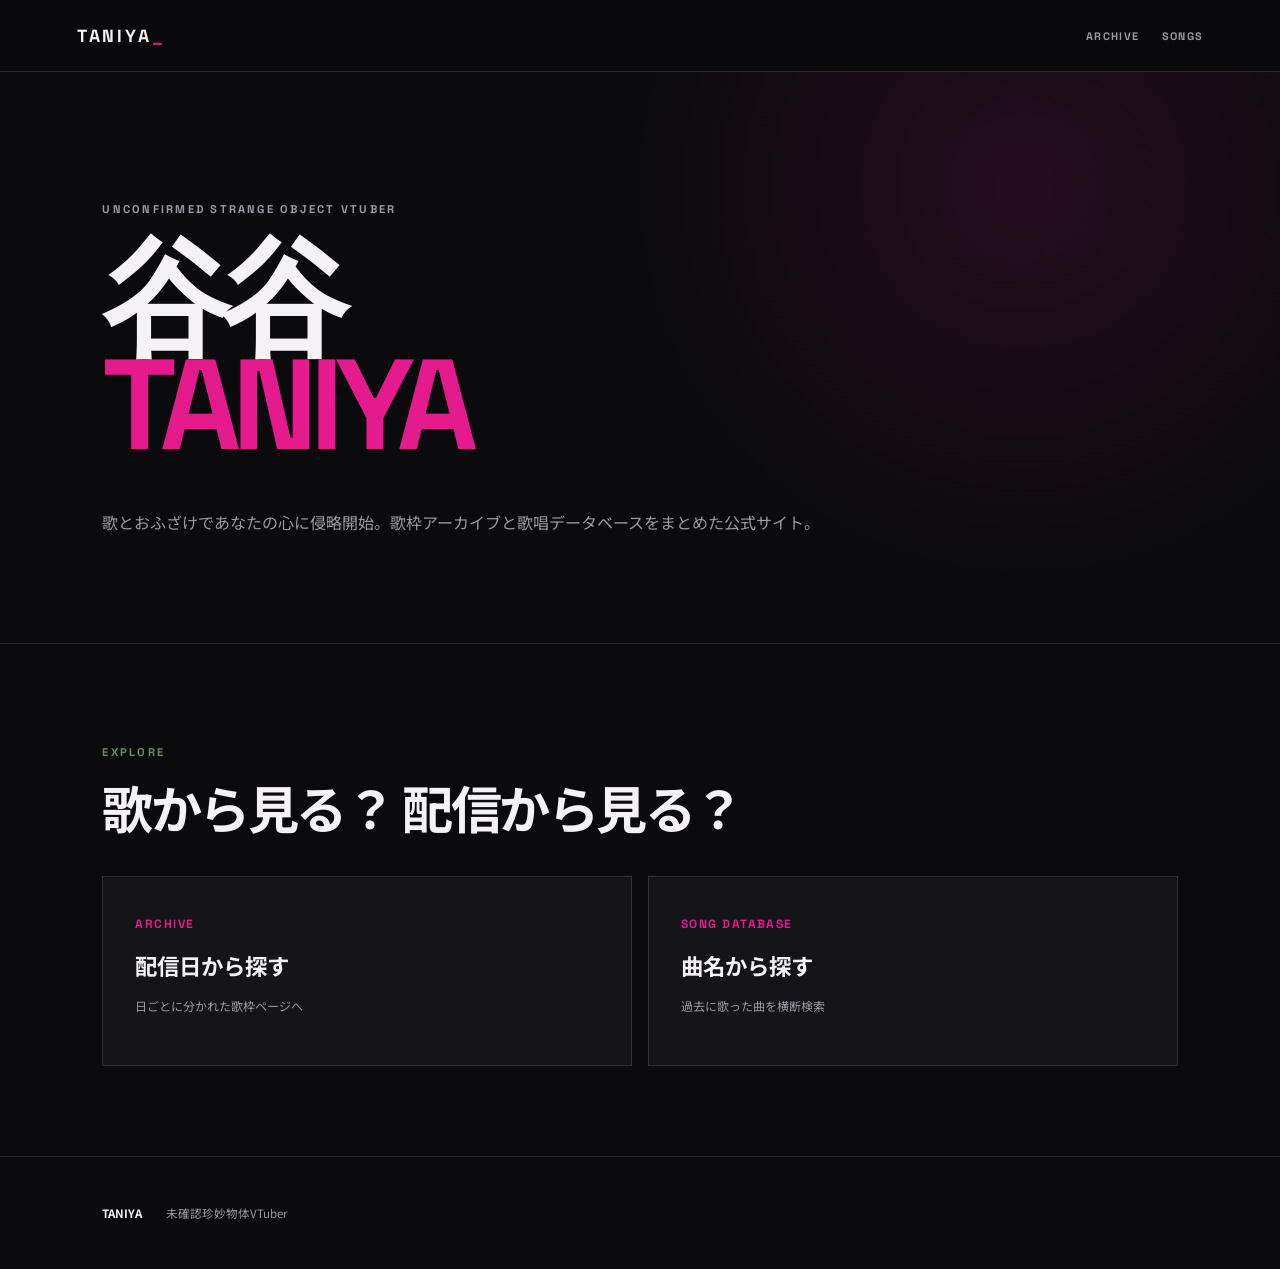
==== commit 2240d889: "Add files via upload" ====
--- a/index.html
+++ b/index.html
@@ -1,6 +1,4 @@
-<!doctype html><html lang="ja"><head><meta charset="utf-8"><meta name="viewport" content="width=device-width,initial-scale=1"><title>谷谷 | SONG DATABASE</title><link rel="stylesheet" href="style.css"></head><body>
-<header><b>TANIYA<span>_</span></b><nav><a href="#database">DATABASE</a><a href="#playerSection">PLAYER</a></nav></header>
-<main><section class="hero"><small>TANIYA / SONG ARCHIVE</small><h1>SONG<br><em>DATABASE</em></h1><p>歌った曲から過去の歌枠へ。曲名・配信名で検索して、その歌唱位置からすぐ再生できます。</p></section>
-<section id="database"><div class="toolbar"><label>SEARCH<input id="search" type="search" placeholder="曲名・配信名を検索…"></label><strong><i id="count">0</i> SONGS</strong></div><div id="results"></div><p id="empty" hidden>該当する曲がありません。</p></section>
-<section id="playerSection"><div class="selected"><div><small>NOW SELECTED</small><h2 id="title">曲を選択してください</h2><p id="meta">上のデータベースから曲をクリックしてください。</p></div><button id="share" disabled>SHARE ↗</button></div><div class="playerLayout"><div class="video"><div id="player"></div></div><aside><div class="asideHead"><span>SET LIST</span><span id="clock">00:00</span></div><div id="setlist"></div></aside></div><p id="status"></p></section></main>
-<footer><b>TANIYA</b><span>未確認珍妙物体VTuber</span></footer><script src="songs.js"></script><script src="script.js"></script></body></html>+<!doctype html><html lang="ja"><head><meta charset="utf-8"><meta name="viewport" content="width=device-width,initial-scale=1"><title>谷谷 | Official</title><link rel="stylesheet" href="style.css"></head><body>
+<header><a class="logo" href="./">TANIYA<span>_</span></a><nav><a href="./archive/">ARCHIVE</a><a href="./songs/">SONGS</a></nav></header>
+<main><section class="hero"><p class="eyebrow">UNCONFIRMED STRANGE OBJECT VTUBER</p><h1>谷谷<br><em>TANIYA</em></h1><p>歌とおふざけであなたの心に侵略開始。歌枠アーカイブと歌唱データベースをまとめた公式サイト。</p></section>
+<section class="section"><p class="eyebrow">EXPLORE</p><h2>歌から見る？ 配信から見る？</h2><div class="cards"><a class="card" href="./archive/"><span class="card-date">ARCHIVE</span><h3>配信日から探す</h3><p class="card-meta">日ごとに分かれた歌枠ページへ</p></a><a class="card" href="./songs/"><span class="card-date">SONG DATABASE</span><h3>曲名から探す</h3><p class="card-meta">過去に歌った曲を横断検索</p></a></div></section></main><footer><b>TANIYA</b><span>未確認珍妙物体VTuber</span></footer></body></html>
--- a/style.css
+++ b/style.css
@@ -1 +1,12 @@
-@import url('https://fonts.googleapis.com/css2?family=Noto+Sans+JP:wght@400;700;900&family=Space+Grotesk:wght@500;700&display=swap');:root{--b:#0b0b0e;--s:#141419;--t:#f4f2f5;--m:#9d99a2;--p:#e51b8d;--g:#718b65;--l:#ffffff1f}*{box-sizing:border-box}html{scroll-behavior:smooth}body{margin:0;background:var(--b);color:var(--t);font-family:"Noto Sans JP"}header{height:70px;padding:0 7vw;display:flex;align-items:center;justify-content:space-between;border-bottom:1px solid var(--l);position:sticky;top:0;background:#0b0b0edd;backdrop-filter:blur(12px);z-index:5}header b{font:700 1.1rem "Space Grotesk";letter-spacing:.15em}header b span{color:var(--p)}nav{display:flex;gap:1.5rem}a{color:var(--m);text-decoration:none;font:700 .68rem "Space Grotesk";letter-spacing:.12em}.hero{min-height:62vh;padding:10vw 8vw;display:flex;flex-direction:column;justify-content:center;background:radial-gradient(circle at 80% 20%,#e51b8d1f,transparent 35%)}small,label{color:var(--g);font:700 .7rem "Space Grotesk";letter-spacing:.16em}.hero h1{font:700 clamp(4rem,12vw,10rem)/.78 "Space Grotesk";letter-spacing:-.07em;margin:1rem 0 2rem}.hero em{color:var(--p);font-style:normal}.hero p,#meta{color:var(--m);line-height:2;max-width:650px}#database,#playerSection{padding:8vw;border-top:1px solid var(--l)}.toolbar{display:grid;grid-template-columns:1fr auto;gap:2rem;align-items:end;margin-bottom:3rem}.toolbar label{display:block}.toolbar input{display:block;width:100%;margin-top:.7rem;padding:.9rem 0;background:transparent;border:0;border-bottom:1px solid var(--l);outline:0;color:var(--t);font-size:1.3rem}.toolbar input:focus{border-color:var(--p)}.toolbar strong{font:.7rem "Space Grotesk";color:var(--m)}.toolbar i{font:700 2.5rem "Space Grotesk";font-style:normal;color:var(--p);margin-right:.5rem}.group{margin-bottom:3rem}.groupHead{display:flex;justify-content:space-between;border-bottom:1px solid var(--l);padding-bottom:1rem}.groupHead h2{font-size:1.2rem;margin:0}.groupHead span{color:var(--m);font-size:.7rem}.song{width:100%;display:grid;grid-template-columns:70px 1fr 90px 25px;gap:1rem;padding:1.1rem .4rem;border:0;border-bottom:1px solid var(--l);background:transparent;color:var(--t);text-align:left;cursor:pointer}.song:hover{background:#e51b8d12}.time{color:var(--p);font:700 .7rem "Space Grotesk"}.date{color:var(--m);font-size:.68rem}.selected{display:flex;justify-content:space-between;align-items:end;gap:2rem;margin-bottom:2rem}.selected h2{font-size:clamp(2rem,4vw,4rem);letter-spacing:-.05em;margin:.5rem 0}.selected button{background:var(--p);border:0;color:white;padding:1rem 1.2rem;font:700 .7rem "Space Grotesk";cursor:pointer}.selected button:disabled{opacity:.35}.playerLayout{display:grid;grid-template-columns:minmax(0,1.8fr) minmax(270px,.8fr);gap:1rem}.video{aspect-ratio:16/9;background:#000}.video iframe,#player{width:100%;height:100%}aside{background:var(--s);border:1px solid var(--l);overflow:auto}.asideHead{display:flex;justify-content:space-between;padding:1rem;border-bottom:1px solid var(--l);color:var(--g);font:700 .65rem "Space Grotesk"}.track{width:100%;display:grid;grid-template-columns:60px 1fr;padding:1rem;border:0;border-bottom:1px solid var(--l);background:transparent;color:var(--m);text-align:left;cursor:pointer}.track:hover,.track.active{background:#e51b8d12;color:var(--t)}#status{color:var(--g);font-size:.75rem;min-height:1.5em}footer{padding:3rem 8vw;border-top:1px solid var(--l);display:flex;gap:1.5rem;color:var(--m);font-size:.72rem}footer b{color:var(--t)}@media(max-width:760px){#database,#playerSection{padding:16vw 6vw}.toolbar{grid-template-columns:1fr}.toolbar strong{display:none}.song{grid-template-columns:60px 1fr 25px}.date{display:none}.playerLayout{grid-template-columns:1fr}.selected{align-items:start;flex-direction:column}.hero{padding:20vw 7vw}.hero h1{font-size:20vw}}+@import url('https://fonts.googleapis.com/css2?family=Noto+Sans+JP:wght@400;500;700;900&family=Space+Grotesk:wght@500;700&display=swap');
+:root{--bg:#0b0b0e;--surface:#141419;--text:#f4f2f5;--muted:#9d99a2;--pink:#e51b8d;--green:#718b65;--line:rgba(255,255,255,.12)}
+*{box-sizing:border-box}html{scroll-behavior:smooth}body{margin:0;background:var(--bg);color:var(--text);font-family:"Noto Sans JP",sans-serif}a{color:inherit;text-decoration:none}button,input{font:inherit}
+header{height:72px;padding:0 6vw;display:flex;align-items:center;justify-content:space-between;border-bottom:1px solid var(--line);position:sticky;top:0;background:rgba(11,11,14,.88);backdrop-filter:blur(14px);z-index:10}.logo{font:700 1.1rem "Space Grotesk";letter-spacing:.16em}.logo span{color:var(--pink)}nav{display:flex;gap:1.4rem}nav a{font:700 .68rem "Space Grotesk";letter-spacing:.12em;color:var(--muted)}
+.hero{padding:9vw 8vw 7vw;min-height:54vh;display:flex;flex-direction:column;justify-content:center;background:radial-gradient(circle at 80% 20%,rgba(229,27,141,.12),transparent 35%)}.eyebrow{color:var(--green);font:700 .7rem "Space Grotesk";letter-spacing:.2em}.hero h1{font:700 clamp(3.7rem,10vw,8.5rem)/.82 "Space Grotesk";letter-spacing:-.07em;margin:1rem 0 2rem}.hero h1 em{font-style:normal;color:var(--pink)}.hero p{color:var(--muted);line-height:2;max-width:720px}
+.section{padding:7vw 8vw;border-top:1px solid var(--line)}.section h2{font-size:clamp(2rem,4vw,4rem);letter-spacing:-.05em;margin:.4rem 0 2rem}
+.cards{display:grid;grid-template-columns:repeat(2,minmax(0,1fr));gap:1rem}.card{display:block;border:1px solid var(--line);background:var(--surface);padding:2rem;min-height:190px}.card:hover{border-color:var(--pink);transform:translateY(-2px);transition:.18s}.card-date{color:var(--pink);font:700 .75rem "Space Grotesk";letter-spacing:.12em}.card h3{font-size:1.4rem;margin:1rem 0}.card-meta{color:var(--muted);font-size:.75rem}
+.toolbar{display:grid;grid-template-columns:1fr auto;gap:2rem;align-items:end;margin-bottom:3rem}.search span{display:block;font:700 .68rem "Space Grotesk";letter-spacing:.18em;color:var(--green);margin-bottom:.7rem}.search input{width:100%;background:transparent;color:var(--text);border:0;border-bottom:1px solid var(--line);padding:.9rem 0;font-size:1.3rem;outline:0}.search input:focus{border-color:var(--pink)}.stats{display:flex;align-items:baseline;gap:.6rem}.stats strong{font:700 2.3rem "Space Grotesk";color:var(--pink)}.stats span{font:700 .65rem "Space Grotesk";letter-spacing:.15em;color:var(--muted)}
+.group{margin-bottom:3.2rem}.groupHead{display:flex;justify-content:space-between;border-bottom:1px solid var(--line);padding-bottom:1rem}.groupHead h3{margin:0}.groupHead span{color:var(--muted);font-size:.7rem}.song{width:100%;display:grid;grid-template-columns:75px 1fr 110px 28px;gap:1rem;align-items:center;padding:1.1rem .4rem;border:0;border-bottom:1px solid var(--line);background:transparent;color:var(--text);text-align:left;cursor:pointer}.song:hover{background:rgba(229,27,141,.07)}.time{color:var(--pink);font:700 .7rem "Space Grotesk"}.muted{color:var(--muted)}
+.playerHead{display:flex;justify-content:space-between;align-items:end;gap:2rem;margin-bottom:2rem}.playerHead h2{margin:.5rem 0;font-size:clamp(2rem,4vw,4rem)}.share{background:var(--pink);color:#fff;border:0;padding:1rem 1.2rem;font:700 .7rem "Space Grotesk";cursor:pointer}.share:disabled{opacity:.35}.playerLayout{display:grid;grid-template-columns:minmax(0,1.8fr) minmax(280px,.8fr);gap:1rem}.video{aspect-ratio:16/9;background:#000}.video iframe,#player{width:100%;height:100%}.setlist{background:var(--surface);border:1px solid var(--line);overflow:auto}.setlistHead{display:flex;justify-content:space-between;padding:1rem;border-bottom:1px solid var(--line);color:var(--green);font:700 .65rem "Space Grotesk"}.track{width:100%;display:grid;grid-template-columns:65px 1fr;padding:1rem;border:0;border-bottom:1px solid var(--line);background:transparent;color:var(--muted);text-align:left;cursor:pointer}.track:hover,.track.active{background:rgba(229,27,141,.08);color:var(--text)}.backlink{display:inline-block;margin-bottom:2rem;color:var(--green);font:700 .7rem "Space Grotesk";letter-spacing:.12em}
+footer{padding:3rem 8vw;border-top:1px solid var(--line);display:flex;gap:1.5rem;color:var(--muted);font-size:.72rem}footer b{color:var(--text)}
+@media(max-width:760px){nav{gap:.8rem}nav a{font-size:.6rem}.hero{padding:18vw 7vw 14vw}.hero h1{font-size:18vw}.section{padding:14vw 6vw}.cards{grid-template-columns:1fr}.toolbar{grid-template-columns:1fr}.stats{display:none}.song{grid-template-columns:65px 1fr 26px}.song .datecol{display:none}.playerHead{align-items:start;flex-direction:column}.playerLayout{grid-template-columns:1fr}footer{flex-wrap:wrap}}
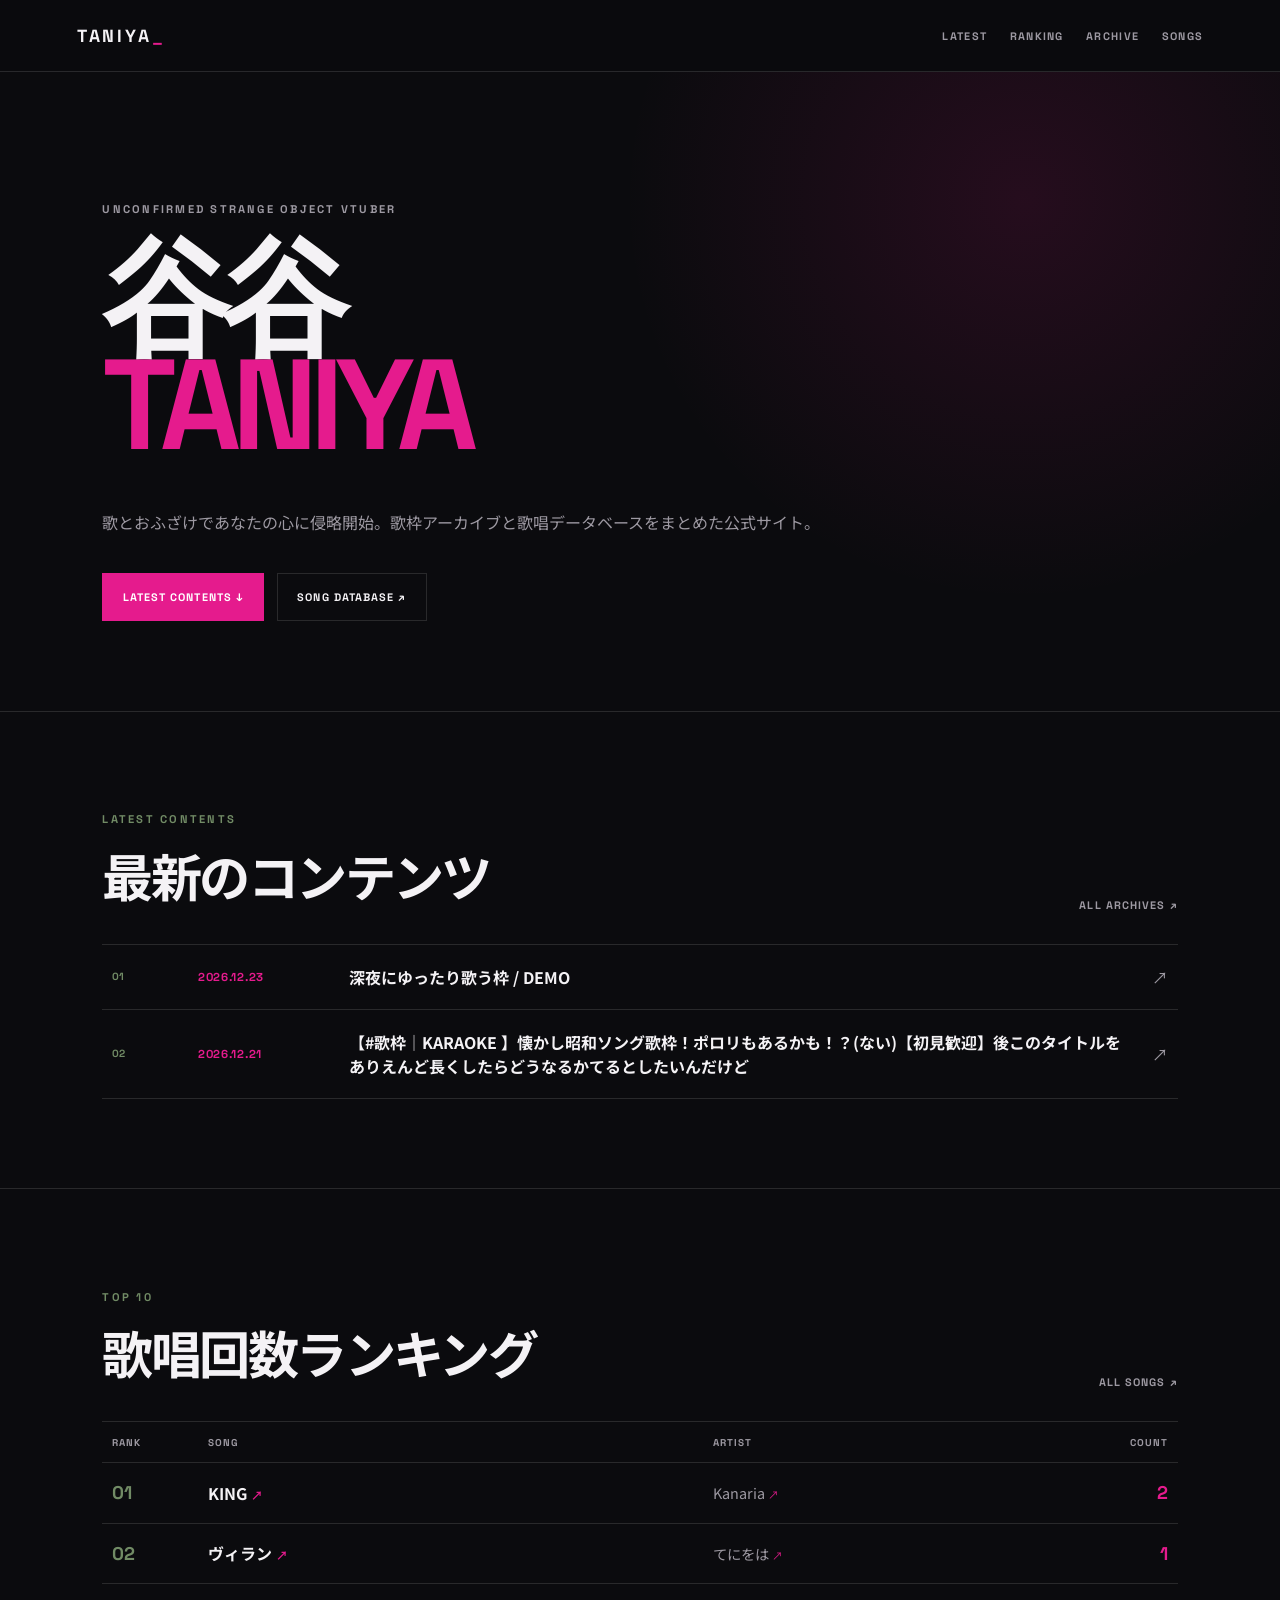
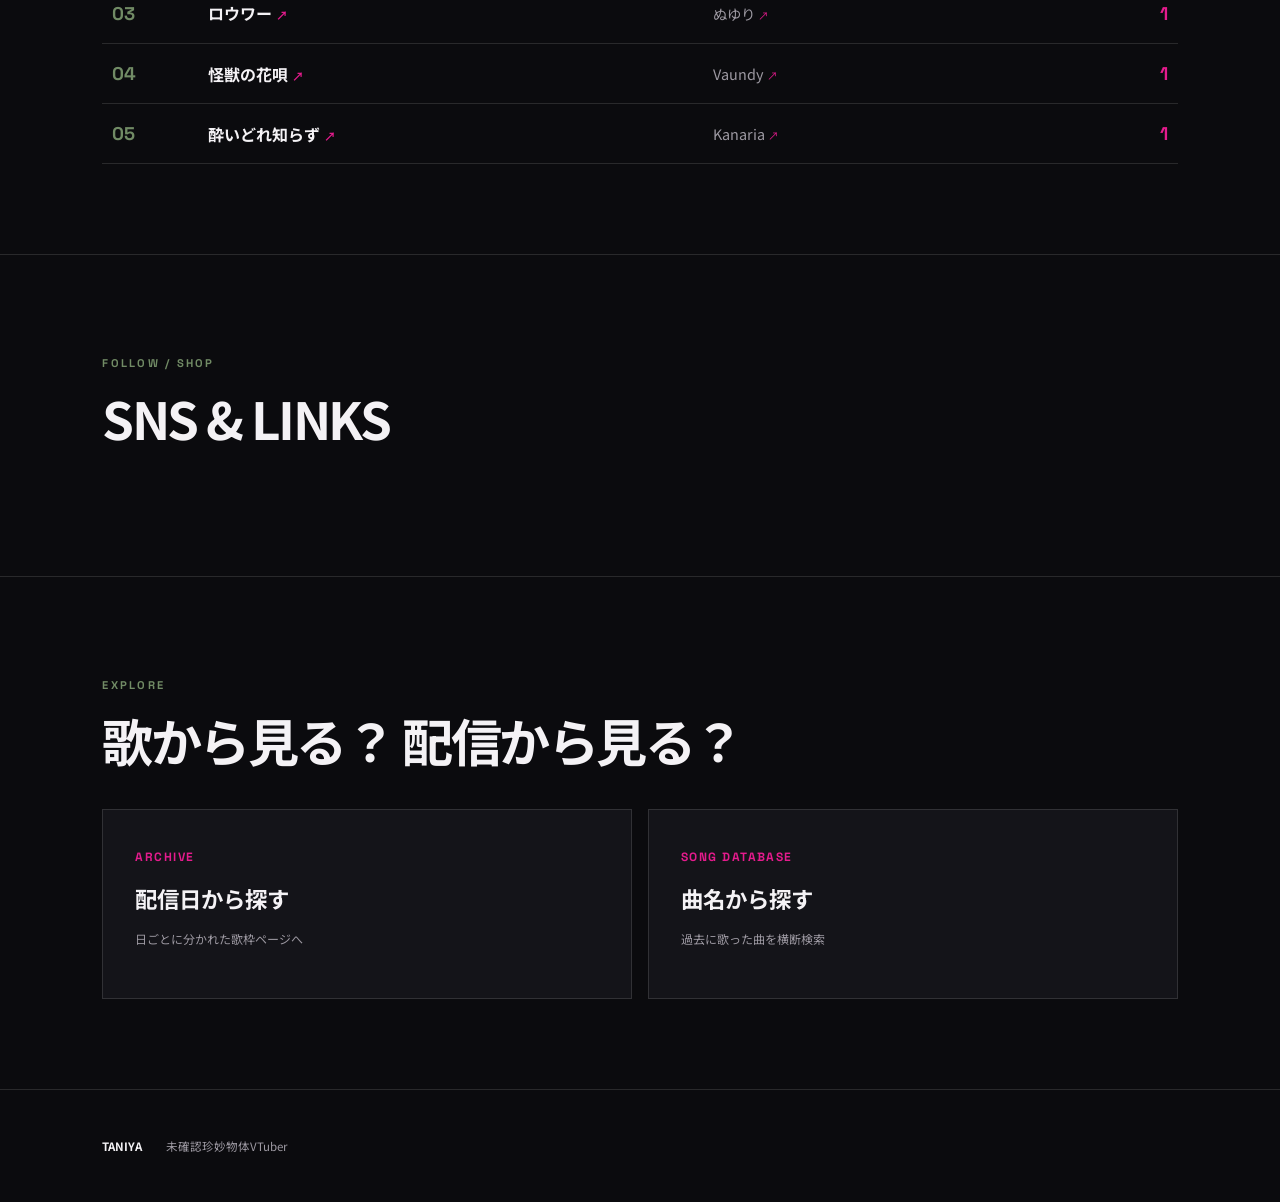
==== commit e454bbc3: "Add files via upload" ====
--- a/index.html
+++ b/index.html
@@ -1,4 +1,201 @@
-<!doctype html><html lang="ja"><head><meta charset="utf-8"><meta name="viewport" content="width=device-width,initial-scale=1"><title>谷谷 | Official</title><link rel="stylesheet" href="style.css"></head><body>
-<header><a class="logo" href="./">TANIYA<span>_</span></a><nav><a href="./archive/">ARCHIVE</a><a href="./songs/">SONGS</a></nav></header>
-<main><section class="hero"><p class="eyebrow">UNCONFIRMED STRANGE OBJECT VTUBER</p><h1>谷谷<br><em>TANIYA</em></h1><p>歌とおふざけであなたの心に侵略開始。歌枠アーカイブと歌唱データベースをまとめた公式サイト。</p></section>
-<section class="section"><p class="eyebrow">EXPLORE</p><h2>歌から見る？ 配信から見る？</h2><div class="cards"><a class="card" href="./archive/"><span class="card-date">ARCHIVE</span><h3>配信日から探す</h3><p class="card-meta">日ごとに分かれた歌枠ページへ</p></a><a class="card" href="./songs/"><span class="card-date">SONG DATABASE</span><h3>曲名から探す</h3><p class="card-meta">過去に歌った曲を横断検索</p></a></div></section></main><footer><b>TANIYA</b><span>未確認珍妙物体VTuber</span></footer></body></html>+<!doctype html>
+<html lang="ja">
+<head>
+  <meta charset="utf-8">
+  <meta name="viewport" content="width=device-width,initial-scale=1">
+  <title>谷谷 | Official</title>
+  <link rel="stylesheet" href="style.css">
+</head>
+<body>
+<header>
+  <a class="logo" href="./">TANIYA<span>_</span></a>
+  <nav>
+    <a href="#latest">LATEST</a>
+    <a href="#ranking">RANKING</a>
+    <a href="./archive/">ARCHIVE</a>
+    <a href="./songs/">SONGS</a>
+  </nav>
+</header>
+
+<main>
+  <section class="hero homeHero">
+    <p class="eyebrow">UNCONFIRMED STRANGE OBJECT VTUBER</p>
+    <h1>谷谷<br><em>TANIYA</em></h1>
+    <p>歌とおふざけであなたの心に侵略開始。歌枠アーカイブと歌唱データベースをまとめた公式サイト。</p>
+    <div class="heroActions">
+      <a href="#latest" class="primaryButton">LATEST CONTENTS ↓</a>
+      <a href="./songs/" class="ghostButton">SONG DATABASE ↗</a>
+    </div>
+  </section>
+
+  <section class="section" id="latest">
+    <div class="sectionHead">
+      <div>
+        <p class="eyebrow">LATEST CONTENTS</p>
+        <h2>最新のコンテンツ</h2>
+      </div>
+      <a class="textLink" href="./archive/">ALL ARCHIVES ↗</a>
+    </div>
+    <div id="latestList" class="latestList"></div>
+  </section>
+
+  <section class="section" id="ranking">
+    <div class="sectionHead">
+      <div>
+        <p class="eyebrow">TOP 10</p>
+        <h2>歌唱回数ランキング</h2>
+      </div>
+      <a class="textLink" href="./songs/">ALL SONGS ↗</a>
+    </div>
+
+    <div class="rankingTable">
+      <div class="rankingHead">
+        <span>RANK</span>
+        <span>SONG</span>
+        <span>ARTIST</span>
+        <span>COUNT</span>
+      </div>
+      <div id="rankingList"></div>
+    </div>
+  </section>
+
+  <section class="section" id="socials">
+    <p class="eyebrow">FOLLOW / SHOP</p>
+    <h2>SNS & LINKS</h2>
+    <div id="socialLinks" class="socialGrid"></div>
+    <p id="socialNote" class="socialNote" hidden>
+      SNSのURLは <code>data/site-config.js</code> に設定すると有効になります。
+    </p>
+  </section>
+
+  <section class="section">
+    <p class="eyebrow">EXPLORE</p>
+    <h2>歌から見る？ 配信から見る？</h2>
+    <div class="cards">
+      <a class="card" href="./archive/">
+        <span class="card-date">ARCHIVE</span>
+        <h3>配信日から探す</h3>
+        <p class="card-meta">日ごとに分かれた歌枠ページへ</p>
+      </a>
+      <a class="card" href="./songs/">
+        <span class="card-date">SONG DATABASE</span>
+        <h3>曲名から探す</h3>
+        <p class="card-meta">過去に歌った曲を横断検索</p>
+      </a>
+    </div>
+  </section>
+</main>
+
+<footer><b>TANIYA</b><span>未確認珍妙物体VTuber</span></footer>
+
+<script src="./data/archives.js"></script>
+<script src="./data/site-config.js"></script>
+<script>
+const collator = new Intl.Collator("ja", {numeric:true, sensitivity:"base"});
+
+function escapeHtml(value){
+  return String(value).replace(/[&<>"']/g, c => ({
+    "&":"&amp;", "<":"&lt;", ">":"&gt;", '"':"&quot;", "'":"&#039;"
+  }[c]));
+}
+
+function makeSongHistoryUrl(title, artist){
+  const p = new URLSearchParams({song:title, artist});
+  return `./songs/history/?${p.toString()}`;
+}
+
+function makeArtistUrl(artist){
+  return `./artists/?artist=${encodeURIComponent(artist)}`;
+}
+
+// Latest 5 archives
+const latestArchives = [...ARCHIVES]
+  .sort((a,b) => b.date.localeCompare(a.date))
+  .slice(0,5);
+
+document.getElementById("latestList").innerHTML = latestArchives.map((archive, index) => `
+  <a class="latestRow" href="./archive/${archive.date}/">
+    <span class="latestNumber">${String(index + 1).padStart(2,"0")}</span>
+    <span class="latestDate">${archive.date.replaceAll("-",".")}</span>
+    <strong class="latestTitle">${escapeHtml(archive.title)}</strong>
+    <span class="latestArrow">↗</span>
+  </a>
+`).join("");
+
+// Song ranking TOP 10
+const songMap = new Map();
+
+ARCHIVES.forEach(archive => {
+  archive.songs
+    .filter(song => song.type === "song")
+    .forEach(song => {
+      const artist = song.artist || "未登録";
+      const key = `${song.title}|||${artist}`;
+
+      if(!songMap.has(key)){
+        songMap.set(key, {
+          title: song.title,
+          artist,
+          count: 0
+        });
+      }
+
+      songMap.get(key).count++;
+    });
+});
+
+const ranking = [...songMap.values()]
+  .sort((a,b) =>
+    (b.count - a.count) ||
+    collator.compare(a.title, b.title) ||
+    collator.compare(a.artist, b.artist)
+  )
+  .slice(0,10);
+
+document.getElementById("rankingList").innerHTML = ranking.map((item, index) => `
+  <div class="rankingRow">
+    <span class="rankNumber">${String(index + 1).padStart(2,"0")}</span>
+    <a class="rankingSong" href="${makeSongHistoryUrl(item.title,item.artist)}">
+      ${escapeHtml(item.title)} <span>↗</span>
+    </a>
+    <a class="rankingArtist" href="${makeArtistUrl(item.artist)}">
+      ${escapeHtml(item.artist)} <span>↗</span>
+    </a>
+    <strong class="rankingCount">${item.count}</strong>
+  </div>
+`).join("");
+
+// Socials
+const socials = [
+  {key:"youtube", label:"YouTube", sub:"VIDEOS / STREAMS"},
+  {key:"x", label:"X", sub:"TWITTER"},
+  {key:"booth", label:"BOOTH", sub:"SHOP"},
+  {key:"bluesky", label:"Bluesky", sub:"SOCIAL"}
+];
+
+let hasUnsetSocial = false;
+document.getElementById("socialLinks").innerHTML = socials.map((item, index) => {
+  const url = SITE_CONFIG?.socials?.[item.key] || "";
+  const enabled = /^https?:\/\//i.test(url);
+
+  if(!enabled) hasUnsetSocial = true;
+
+  return enabled
+    ? `<a class="socialCard" href="${escapeHtml(url)}" target="_blank" rel="noopener noreferrer">
+         <span class="socialIndex">${String(index+1).padStart(2,"0")}</span>
+         <strong>${item.label}</strong>
+         <small>${item.sub}</small>
+         <span class="socialArrow">↗</span>
+       </a>`
+    : `<div class="socialCard socialCardDisabled" aria-disabled="true">
+         <span class="socialIndex">${String(index+1).padStart(2,"0")}</span>
+         <strong>${item.label}</strong>
+         <small>${item.sub}</small>
+         <span class="socialArrow">URL SETTING</span>
+       </div>`;
+}).join("");
+
+document.getElementById("socialNote").hidden = !hasUnsetSocial;
+</script>
+</body>
+</html>
--- a/style.css
+++ b/style.css
@@ -9,4 +9,134 @@
 .group{margin-bottom:3.2rem}.groupHead{display:flex;justify-content:space-between;border-bottom:1px solid var(--line);padding-bottom:1rem}.groupHead h3{margin:0}.groupHead span{color:var(--muted);font-size:.7rem}.song{width:100%;display:grid;grid-template-columns:75px 1fr 110px 28px;gap:1rem;align-items:center;padding:1.1rem .4rem;border:0;border-bottom:1px solid var(--line);background:transparent;color:var(--text);text-align:left;cursor:pointer}.song:hover{background:rgba(229,27,141,.07)}.time{color:var(--pink);font:700 .7rem "Space Grotesk"}.muted{color:var(--muted)}
 .playerHead{display:flex;justify-content:space-between;align-items:end;gap:2rem;margin-bottom:2rem}.playerHead h2{margin:.5rem 0;font-size:clamp(2rem,4vw,4rem)}.share{background:var(--pink);color:#fff;border:0;padding:1rem 1.2rem;font:700 .7rem "Space Grotesk";cursor:pointer}.share:disabled{opacity:.35}.playerLayout{display:grid;grid-template-columns:minmax(0,1.8fr) minmax(280px,.8fr);gap:1rem}.video{aspect-ratio:16/9;background:#000}.video iframe,#player{width:100%;height:100%}.setlist{background:var(--surface);border:1px solid var(--line);overflow:auto}.setlistHead{display:flex;justify-content:space-between;padding:1rem;border-bottom:1px solid var(--line);color:var(--green);font:700 .65rem "Space Grotesk"}.track{width:100%;display:grid;grid-template-columns:65px 1fr;padding:1rem;border:0;border-bottom:1px solid var(--line);background:transparent;color:var(--muted);text-align:left;cursor:pointer}.track:hover,.track.active{background:rgba(229,27,141,.08);color:var(--text)}.backlink{display:inline-block;margin-bottom:2rem;color:var(--green);font:700 .7rem "Space Grotesk";letter-spacing:.12em}
 footer{padding:3rem 8vw;border-top:1px solid var(--line);display:flex;gap:1.5rem;color:var(--muted);font-size:.72rem}footer b{color:var(--text)}
-@media(max-width:760px){nav{gap:.8rem}nav a{font-size:.6rem}.hero{padding:18vw 7vw 14vw}.hero h1{font-size:18vw}.section{padding:14vw 6vw}.cards{grid-template-columns:1fr}.toolbar{grid-template-columns:1fr}.stats{display:none}.song{grid-template-columns:65px 1fr 26px}.song .datecol{display:none}.playerHead{align-items:start;flex-direction:column}.playerLayout{grid-template-columns:1fr}footer{flex-wrap:wrap}}+@media(max-width:760px){nav{gap:.8rem}nav a{font-size:.6rem}.hero{padding:18vw 7vw 14vw}.hero h1{font-size:18vw}.section{padding:14vw 6vw}.cards{grid-template-columns:1fr}.toolbar{grid-template-columns:1fr}.stats{display:none}.song{grid-template-columns:65px 1fr 26px}.song .datecol{display:none}.playerHead{align-items:start;flex-direction:column}.playerLayout{grid-template-columns:1fr}footer{flex-wrap:wrap}}
+
+/* SONG DATABASE v4 */
+.songTableWrap{border-top:1px solid var(--line)}
+.songTableHead,.songDbRow{display:grid;grid-template-columns:minmax(0,1.6fr) minmax(0,1fr) 120px;align-items:center;border-bottom:1px solid var(--line)}
+.songTableHead{background:rgba(255,255,255,.025)}
+.sortBtn{padding:1rem;border:0;background:transparent;color:var(--muted);text-align:left;font:700 .7rem "Space Grotesk";letter-spacing:.08em;cursor:pointer}
+.sortBtn:hover,.sortBtn.active{color:var(--text)}
+.countHead{text-align:right}
+.songTitleBtn{width:100%;display:flex;justify-content:space-between;gap:1rem;padding:1.15rem 1rem;border:0;background:transparent;color:var(--text);text-align:left;font-weight:700;cursor:pointer}
+.songTitleBtn:hover{color:var(--pink)}
+.songArtist,.songCount{padding:1.15rem 1rem;color:var(--muted)}
+.songCount{text-align:right;font:700 .85rem "Space Grotesk"}
+.expandMark{color:var(--pink);font-family:"Space Grotesk"}
+.songPerformances{background:rgba(255,255,255,.025);border-bottom:1px solid var(--line)}
+.performanceLink{display:grid;grid-template-columns:120px 1fr 24px;gap:1rem;align-items:center;padding:1rem 1rem 1rem 2rem;border-bottom:1px solid rgba(255,255,255,.07);color:var(--muted)}
+.performanceLink:last-child{border-bottom:0}
+.performanceLink:hover{background:rgba(229,27,141,.06);color:var(--text)}
+.performanceDate{color:var(--pink);font:700 .7rem "Space Grotesk"}
+.performanceTitle{font-size:.85rem}
+.performanceArrow{text-align:right}
+.trackInfo{display:inline}
+.trackArtist{color:var(--muted);font-size:.82em}
+@media(max-width:760px){
+  .songTableHead,.songDbRow{grid-template-columns:minmax(0,1.3fr) minmax(0,1fr) 72px}
+  .sortBtn,.songTitleBtn,.songArtist,.songCount{padding:.95rem .6rem}
+  .performanceLink{grid-template-columns:95px 1fr 20px;padding:.9rem .7rem}
+}
+
+
+/* SONG DATABASE v5 */
+.songDbLink{color:inherit;text-decoration:none}
+.songTitleLink{display:flex;align-items:center;justify-content:space-between;gap:1rem;padding:1.15rem 1rem;font-weight:700}
+.songDbLink:hover{background:rgba(229,27,141,.06)}
+.songDbLink:hover .songTitleLink{color:var(--pink)}
+.songArrow{color:var(--pink);font-family:"Space Grotesk"}
+.historyHero{padding-top:6vw}
+.historyTitle{font:700 clamp(3rem,8vw,7rem)/.9 "Space Grotesk";letter-spacing:-.06em;margin:1rem 0 2rem}
+.historyMeta{display:flex;gap:3rem;flex-wrap:wrap}
+.historyMeta div{display:flex;flex-direction:column;gap:.45rem}
+.historyMeta span{color:var(--green);font:700 .65rem "Space Grotesk";letter-spacing:.14em}
+.historyMeta strong{font-size:1.1rem}
+.historyMeta i{font-style:normal;color:var(--pink)}
+.historyList{border-top:1px solid var(--line)}
+.historyCard{display:grid;grid-template-columns:150px 1fr 110px;gap:1rem;align-items:center;padding:1.2rem 1rem;border-bottom:1px solid var(--line);color:inherit}
+.historyCard:hover{background:rgba(229,27,141,.06)}
+.historyDate{color:var(--pink);font:700 .75rem "Space Grotesk"}
+.historyArchiveTitle{font-weight:700}
+.historyListen{text-align:right;color:var(--muted);font:700 .68rem "Space Grotesk";letter-spacing:.08em}
+.historyCard:hover .historyListen{color:var(--text)}
+@media(max-width:760px){
+  .historyHero{padding-top:12vw}
+  .historyCard{grid-template-columns:105px 1fr}
+  .historyListen{grid-column:2;text-align:left}
+}
+
+
+/* ARTIST PAGE v6 */
+.artistLink{display:flex;align-items:center;justify-content:space-between;gap:1rem;text-decoration:none}
+.artistLink:hover{color:var(--pink)}
+.artistSongList{border-top:1px solid var(--line)}
+.artistSongCard{display:grid;grid-template-columns:1fr 180px 28px;gap:1rem;align-items:center;padding:1.15rem 1rem;border-bottom:1px solid var(--line);color:inherit;text-decoration:none}
+.artistSongCard:hover{background:rgba(229,27,141,.06)}
+.artistSongTitle{font-weight:700}
+.artistSongCount{text-align:right;color:var(--muted);font:700 .7rem "Space Grotesk";letter-spacing:.06em}
+.artistSongArrow{text-align:right;color:var(--pink)}
+@media(max-width:760px){
+  .artistSongCard{grid-template-columns:1fr 95px 22px;padding:.95rem .6rem}
+  .artistSongCount{font-size:.62rem}
+}
+
+#archiveCards{grid-template-columns:1fr}
+
+
+/* TOP PAGE v7 */
+.homeHero{min-height:68vh}
+.heroActions{display:flex;gap:.8rem;flex-wrap:wrap;margin-top:1.2rem}
+.primaryButton,.ghostButton{display:inline-flex;align-items:center;justify-content:center;padding:1rem 1.2rem;font:700 .68rem "Space Grotesk";letter-spacing:.1em;border:1px solid var(--line)}
+.primaryButton{background:var(--pink);border-color:var(--pink);color:#fff}
+.ghostButton:hover{border-color:var(--pink)}
+
+.sectionHead{display:flex;align-items:end;justify-content:space-between;gap:2rem;margin-bottom:2rem}
+.sectionHead h2{margin-bottom:0}
+.textLink{color:var(--muted);font:700 .68rem "Space Grotesk";letter-spacing:.1em;white-space:nowrap}
+.textLink:hover{color:var(--pink)}
+
+.latestList{border-top:1px solid var(--line)}
+.latestRow{display:grid;grid-template-columns:70px 135px 1fr 28px;gap:1rem;align-items:center;padding:1.25rem .6rem;border-bottom:1px solid var(--line)}
+.latestRow:hover{background:rgba(229,27,141,.06)}
+.latestNumber{color:var(--green);font:700 .65rem "Space Grotesk"}
+.latestDate{color:var(--pink);font:700 .72rem "Space Grotesk";letter-spacing:.06em}
+.latestTitle{font-size:1rem}
+.latestArrow{text-align:right;color:var(--muted)}
+.latestRow:hover .latestArrow{color:var(--pink)}
+
+.rankingTable{border-top:1px solid var(--line)}
+.rankingHead,.rankingRow{display:grid;grid-template-columns:80px minmax(0,1.4fr) minmax(0,1fr) 90px;gap:1rem;align-items:center}
+.rankingHead{padding:.85rem .6rem;border-bottom:1px solid var(--line);color:var(--muted);font:700 .62rem "Space Grotesk";letter-spacing:.1em}
+.rankingHead span:last-child{text-align:right}
+.rankingRow{padding:1.1rem .6rem;border-bottom:1px solid var(--line)}
+.rankNumber{font:700 1.15rem "Space Grotesk";color:var(--green)}
+.rankingSong,.rankingArtist{min-width:0;overflow:hidden;text-overflow:ellipsis;white-space:nowrap}
+.rankingSong{font-weight:700}
+.rankingArtist{color:var(--muted);font-size:.9rem}
+.rankingSong span,.rankingArtist span{color:var(--pink);font-size:.75em}
+.rankingSong:hover,.rankingArtist:hover{color:var(--pink)}
+.rankingCount{text-align:right;font:700 1.15rem "Space Grotesk";color:var(--pink)}
+
+.socialGrid{display:grid;grid-template-columns:repeat(2,minmax(0,1fr));gap:1rem}
+.socialCard{position:relative;min-height:150px;padding:1.5rem;border:1px solid var(--line);background:var(--surface);display:grid;grid-template-columns:auto 1fr auto;grid-template-rows:auto 1fr;gap:.6rem 1rem;align-items:start}
+.socialCard:hover{border-color:var(--pink);transform:translateY(-2px);transition:.18s}
+.socialIndex{color:var(--green);font:700 .65rem "Space Grotesk"}
+.socialCard strong{font:700 clamp(1.4rem,3vw,2.5rem) "Space Grotesk";letter-spacing:-.04em}
+.socialCard small{grid-column:2;color:var(--muted);font:700 .62rem "Space Grotesk";letter-spacing:.1em}
+.socialArrow{grid-column:3;grid-row:1 / span 2;align-self:center;color:var(--pink);font:700 .7rem "Space Grotesk"}
+.socialCardDisabled{opacity:.55}
+.socialCardDisabled:hover{border-color:var(--line);transform:none}
+.socialNote{margin-top:1rem;color:var(--muted);font-size:.75rem}
+.socialNote code{color:var(--green)}
+
+@media(max-width:760px){
+  .heroActions{flex-direction:column;align-items:stretch}
+  .sectionHead{align-items:start;flex-direction:column;gap:.8rem}
+  .latestRow{grid-template-columns:42px 105px 1fr 20px;padding:1rem .25rem}
+  .latestTitle{font-size:.88rem}
+  .rankingHead,.rankingRow{grid-template-columns:42px minmax(0,1fr) 68px}
+  .rankingHead span:nth-child(3),.rankingArtist{display:none}
+  .rankingHead span:last-child{text-align:right}
+  .rankingCount{font-size:1rem}
+  .socialGrid{grid-template-columns:1fr}
+}
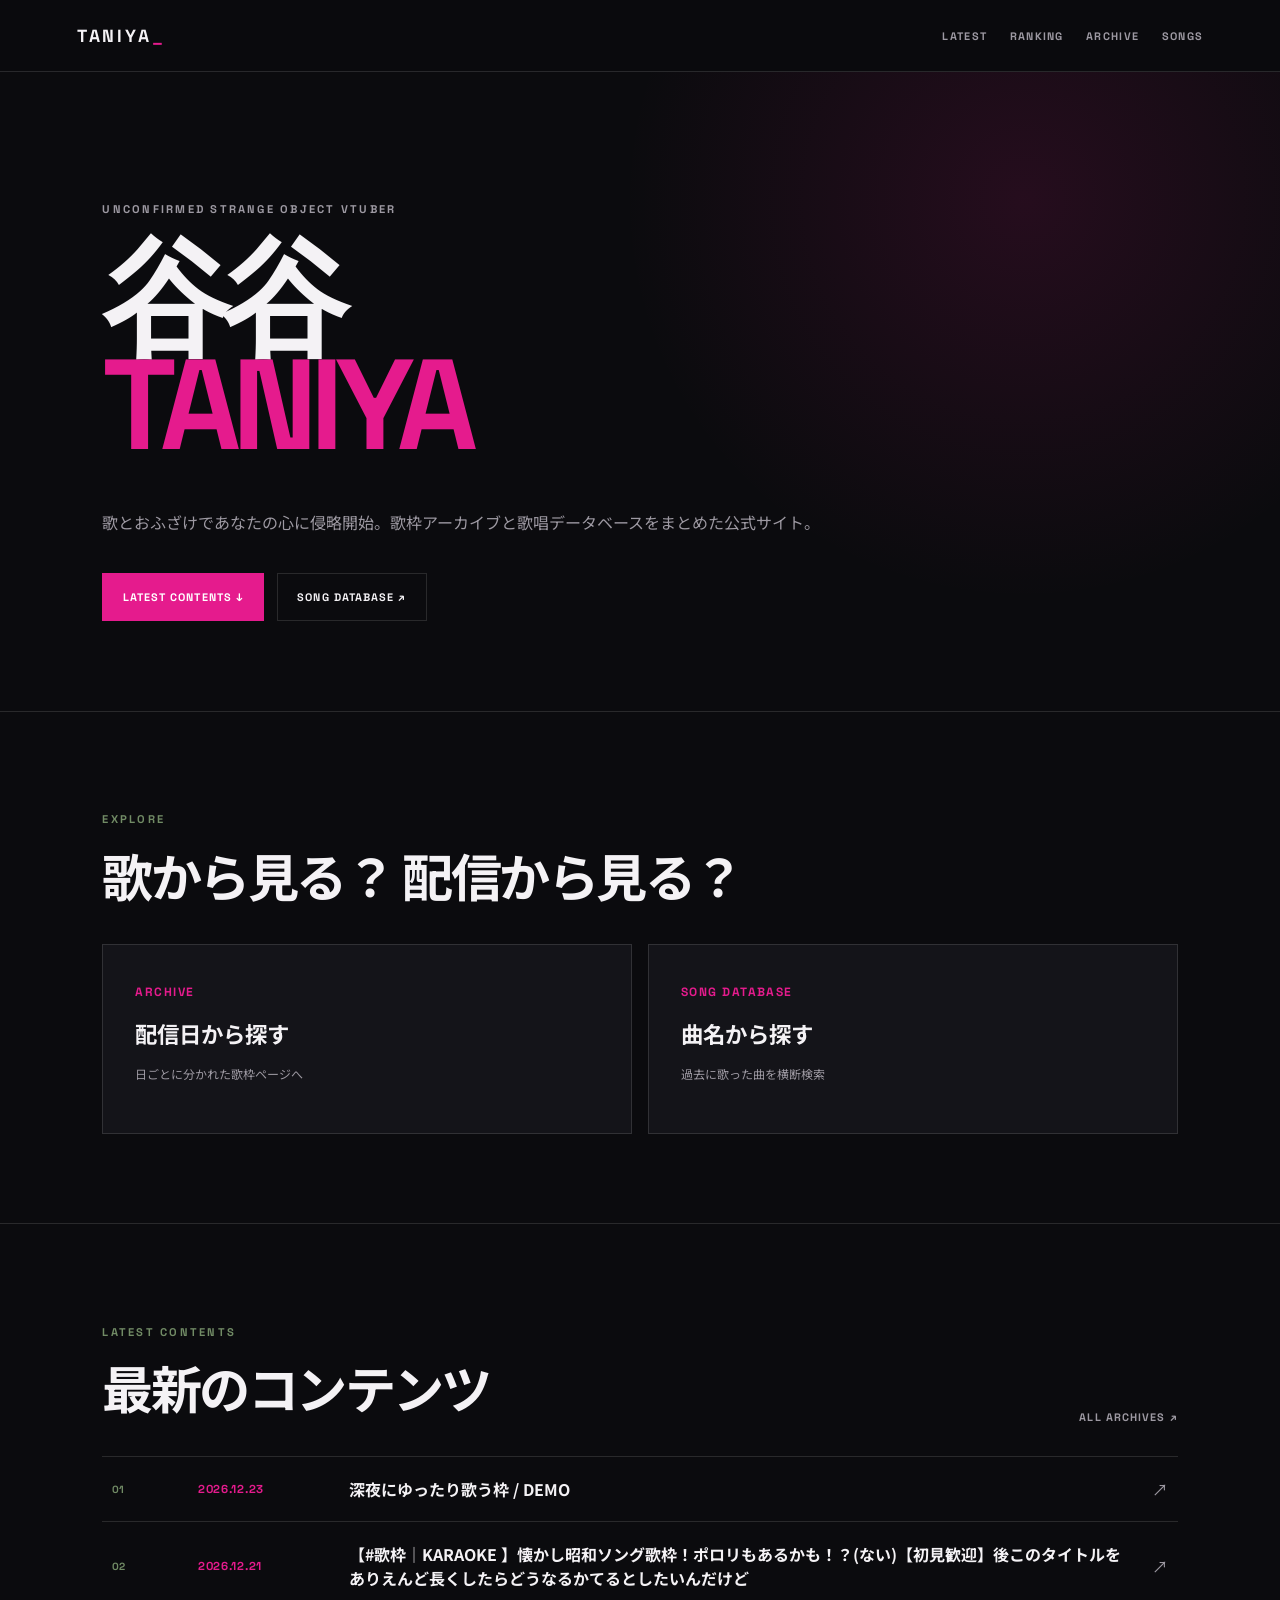
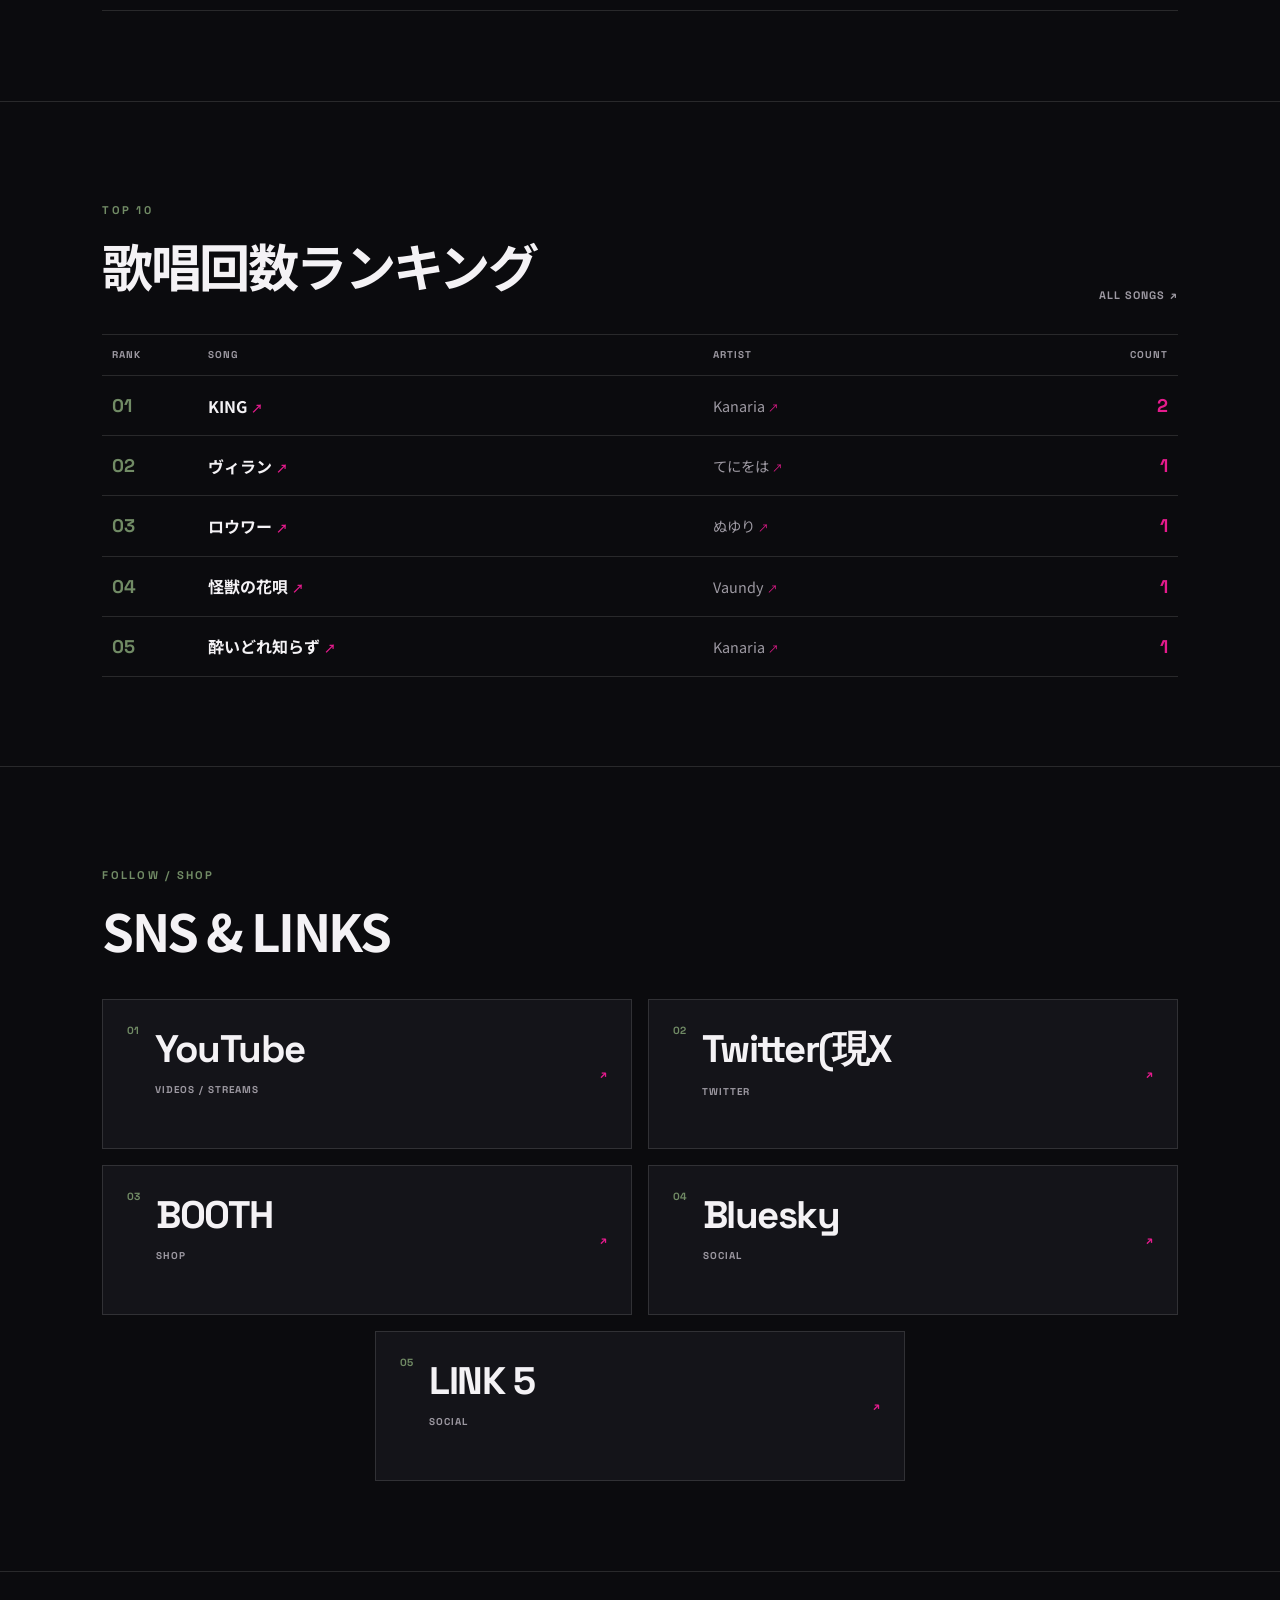
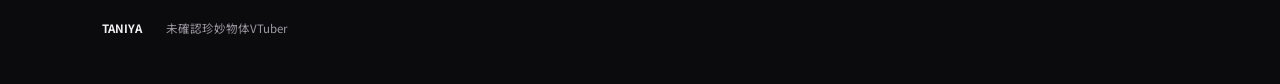
==== commit 5881ed27: "Add files via upload" ====
--- a/index.html
+++ b/index.html
@@ -28,45 +28,7 @@
     </div>
   </section>
 
-  <section class="section" id="latest">
-    <div class="sectionHead">
-      <div>
-        <p class="eyebrow">LATEST CONTENTS</p>
-        <h2>最新のコンテンツ</h2>
-      </div>
-      <a class="textLink" href="./archive/">ALL ARCHIVES ↗</a>
-    </div>
-    <div id="latestList" class="latestList"></div>
-  </section>
-
-  <section class="section" id="ranking">
-    <div class="sectionHead">
-      <div>
-        <p class="eyebrow">TOP 10</p>
-        <h2>歌唱回数ランキング</h2>
-      </div>
-      <a class="textLink" href="./songs/">ALL SONGS ↗</a>
-    </div>
-
-    <div class="rankingTable">
-      <div class="rankingHead">
-        <span>RANK</span>
-        <span>SONG</span>
-        <span>ARTIST</span>
-        <span>COUNT</span>
-      </div>
-      <div id="rankingList"></div>
-    </div>
-  </section>
-
-  <section class="section" id="socials">
-    <p class="eyebrow">FOLLOW / SHOP</p>
-    <h2>SNS & LINKS</h2>
-    <div id="socialLinks" class="socialGrid"></div>
-    <p id="socialNote" class="socialNote" hidden>
-      SNSのURLは <code>data/site-config.js</code> に設定すると有効になります。
-    </p>
-  </section>
+
 
   <section class="section">
     <p class="eyebrow">EXPLORE</p>
@@ -84,6 +46,49 @@
       </a>
     </div>
   </section>
+
+
+  <section class="section" id="latest">
+    <div class="sectionHead">
+      <div>
+        <p class="eyebrow">LATEST CONTENTS</p>
+        <h2>最新のコンテンツ</h2>
+      </div>
+      <a class="textLink" href="./archive/">ALL ARCHIVES ↗</a>
+    </div>
+    <div id="latestList" class="latestList"></div>
+  </section>
+
+
+  <section class="section" id="ranking">
+    <div class="sectionHead">
+      <div>
+        <p class="eyebrow">TOP 10</p>
+        <h2>歌唱回数ランキング</h2>
+      </div>
+      <a class="textLink" href="./songs/">ALL SONGS ↗</a>
+    </div>
+
+    <div class="rankingTable">
+      <div class="rankingHead">
+        <span>RANK</span>
+        <span>SONG</span>
+        <span>ARTIST</span>
+        <span>COUNT</span>
+      </div>
+      <div id="rankingList"></div>
+    </div>
+  </section>
+
+
+  <section class="section" id="socials">
+    <p class="eyebrow">FOLLOW / SHOP</p>
+    <h2>SNS & LINKS</h2>
+    <div id="socialLinks" class="socialGrid"></div>
+    <p id="socialNote" class="socialNote" hidden>
+      SNSのURLは <code>data/site-config.js</code> に設定すると有効になります。
+    </p>
+  </section>
 </main>
 
 <footer><b>TANIYA</b><span>未確認珍妙物体VTuber</span></footer>
@@ -165,17 +170,14 @@
   </div>
 `).join("");
 
-// Socials
-const socials = [
-  {key:"youtube", label:"YouTube", sub:"VIDEOS / STREAMS"},
-  {key:"x", label:"X", sub:"TWITTER"},
-  {key:"booth", label:"BOOTH", sub:"SHOP"},
-  {key:"bluesky", label:"Bluesky", sub:"SOCIAL"}
-];
+// Socials: add/remove items only in data/site-config.js
+const socials = Array.isArray(SITE_CONFIG?.socials) ? SITE_CONFIG.socials : [];
 
 let hasUnsetSocial = false;
 document.getElementById("socialLinks").innerHTML = socials.map((item, index) => {
-  const url = SITE_CONFIG?.socials?.[item.key] || "";
+  const label = item.label || `LINK ${index + 1}`;
+  const sub = item.sub || "SOCIAL";
+  const url = item.url || "";
   const enabled = /^https?:\/\//i.test(url);
 
   if(!enabled) hasUnsetSocial = true;
@@ -183,14 +185,14 @@
   return enabled
     ? `<a class="socialCard" href="${escapeHtml(url)}" target="_blank" rel="noopener noreferrer">
          <span class="socialIndex">${String(index+1).padStart(2,"0")}</span>
-         <strong>${item.label}</strong>
-         <small>${item.sub}</small>
+         <strong>${escapeHtml(label)}</strong>
+         <small>${escapeHtml(sub)}</small>
          <span class="socialArrow">↗</span>
        </a>`
     : `<div class="socialCard socialCardDisabled" aria-disabled="true">
          <span class="socialIndex">${String(index+1).padStart(2,"0")}</span>
-         <strong>${item.label}</strong>
-         <small>${item.sub}</small>
+         <strong>${escapeHtml(label)}</strong>
+         <small>${escapeHtml(sub)}</small>
          <span class="socialArrow">URL SETTING</span>
        </div>`;
 }).join("");
--- a/style.css
+++ b/style.css
@@ -140,3 +140,23 @@
   .rankingCount{font-size:1rem}
   .socialGrid{grid-template-columns:1fr}
 }
+
+
+/* TOP PAGE v8: flexible social links */
+.socialGrid{
+  display:grid;
+  grid-template-columns:repeat(2,minmax(0,1fr));
+  gap:1rem;
+}
+.socialGrid > .socialCard:last-child:nth-child(odd){
+  grid-column:1 / -1;
+  width:calc(50% - .5rem);
+  justify-self:center;
+}
+@media(max-width:760px){
+  .socialGrid{grid-template-columns:1fr}
+  .socialGrid > .socialCard:last-child:nth-child(odd){
+    grid-column:auto;
+    width:100%;
+  }
+}
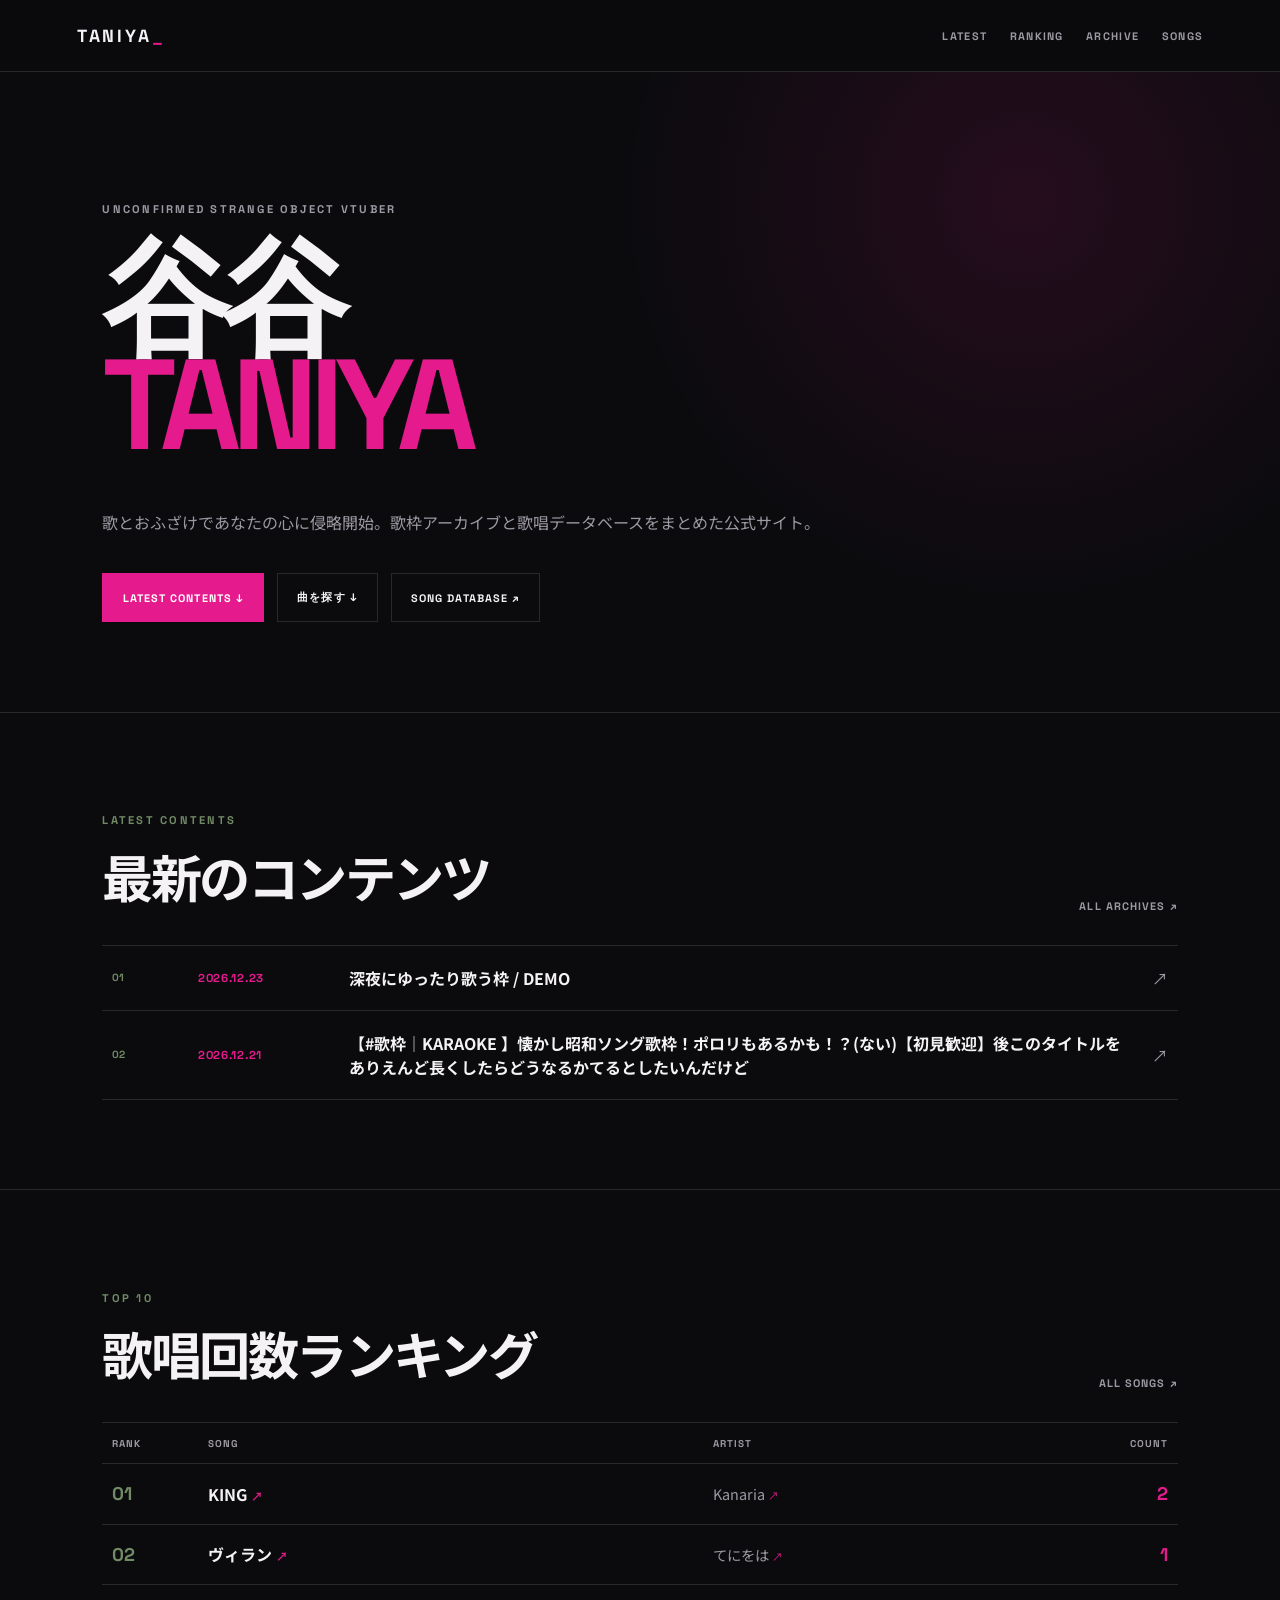
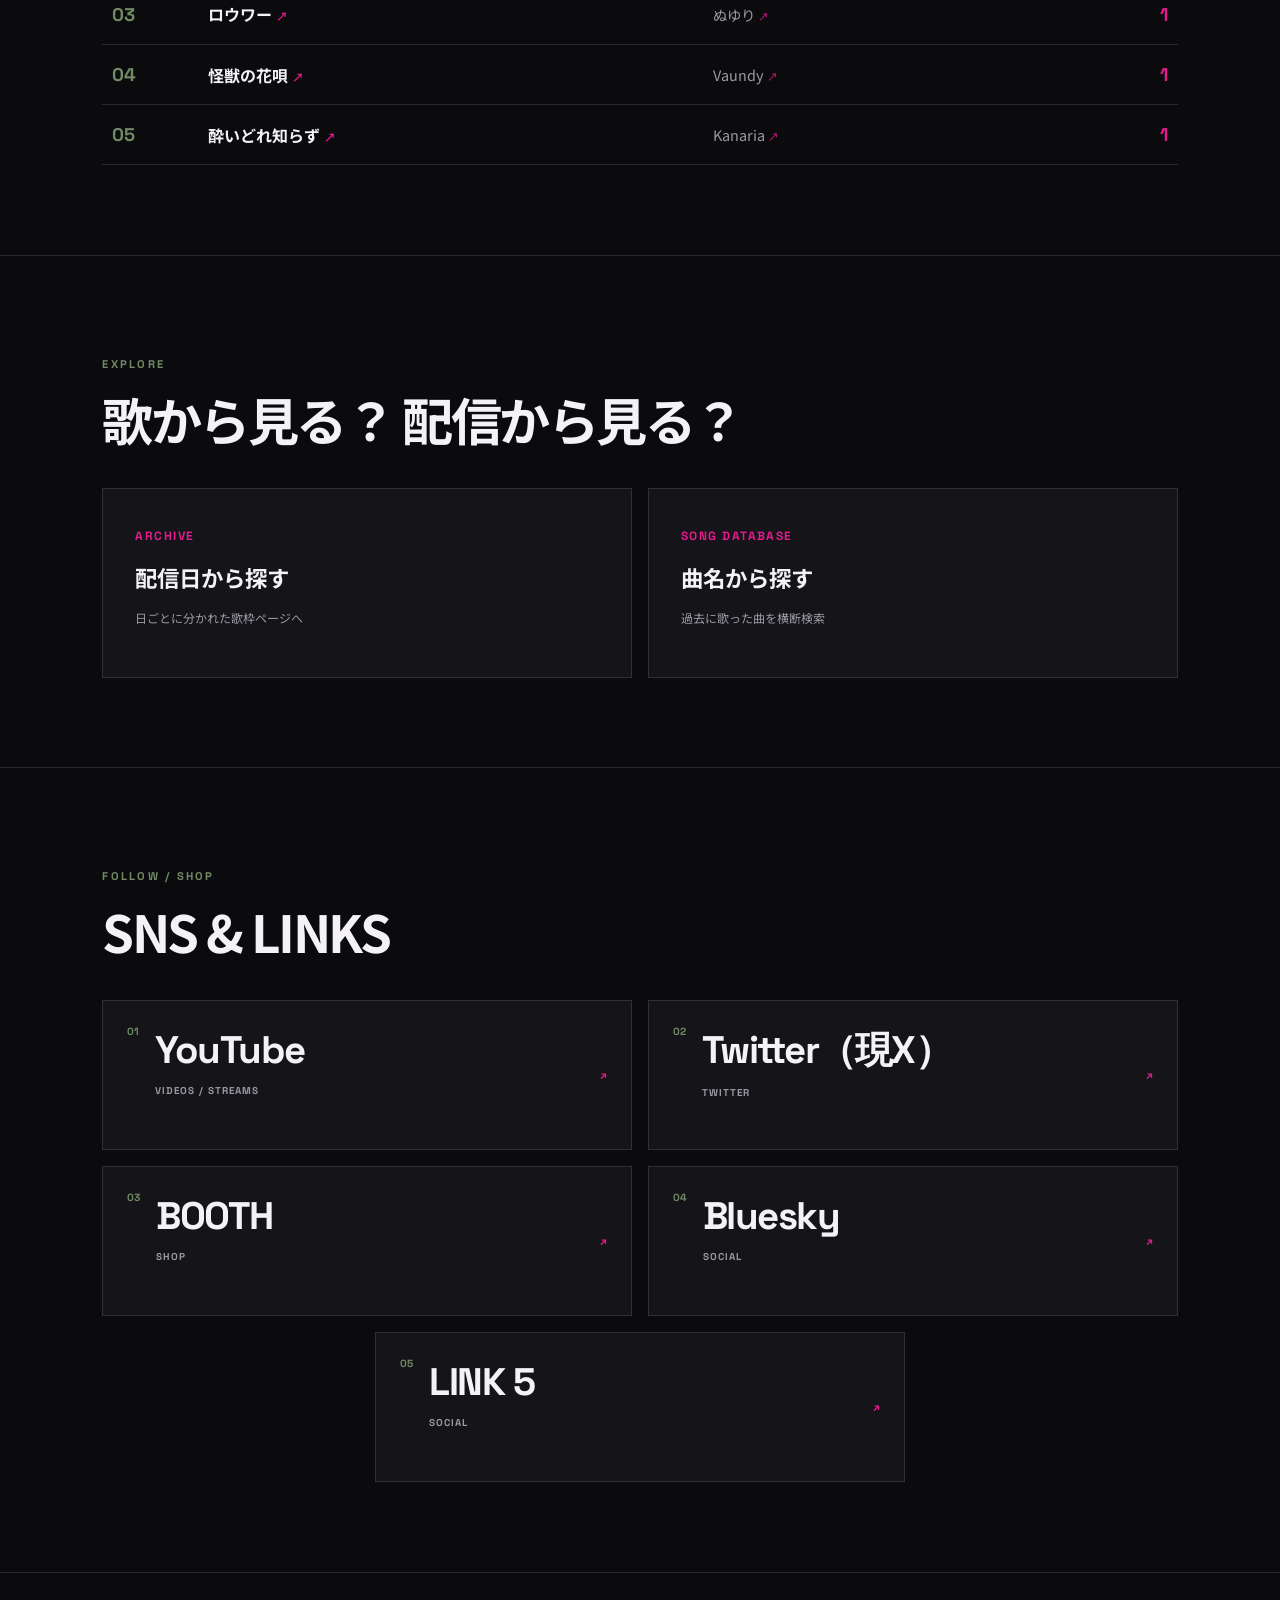
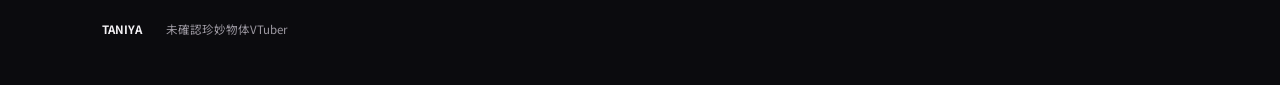
==== commit 77e68241: "Add files via upload" ====
--- a/index.html
+++ b/index.html
@@ -24,13 +24,51 @@
     <p>歌とおふざけであなたの心に侵略開始。歌枠アーカイブと歌唱データベースをまとめた公式サイト。</p>
     <div class="heroActions">
       <a href="#latest" class="primaryButton">LATEST CONTENTS ↓</a>
+      <a href="#explore" class="ghostButton">曲を探す ↓</a>
       <a href="./songs/" class="ghostButton">SONG DATABASE ↗</a>
     </div>
   </section>
 
 
 
-  <section class="section">
+
+  <section class="section" id="latest">
+    <div class="sectionHead">
+      <div>
+        <p class="eyebrow">LATEST CONTENTS</p>
+        <h2>最新のコンテンツ</h2>
+      </div>
+      <a class="textLink" href="./archive/">ALL ARCHIVES ↗</a>
+    </div>
+    <div id="latestList" class="latestList"></div>
+  </section>
+
+
+
+  <section class="section" id="ranking">
+    <div class="sectionHead">
+      <div>
+        <p class="eyebrow">TOP 10</p>
+        <h2>歌唱回数ランキング</h2>
+      </div>
+      <a class="textLink" href="./songs/">ALL SONGS ↗</a>
+    </div>
+
+    <div class="rankingTable">
+      <div class="rankingHead">
+        <span>RANK</span>
+        <span>SONG</span>
+        <span>ARTIST</span>
+        <span>COUNT</span>
+      </div>
+      <div id="rankingList"></div>
+    </div>
+  </section>
+
+
+
+
+  <section class="section" id="explore">
     <p class="eyebrow">EXPLORE</p>
     <h2>歌から見る？ 配信から見る？</h2>
     <div class="cards">
@@ -47,38 +85,6 @@
     </div>
   </section>
 
-
-  <section class="section" id="latest">
-    <div class="sectionHead">
-      <div>
-        <p class="eyebrow">LATEST CONTENTS</p>
-        <h2>最新のコンテンツ</h2>
-      </div>
-      <a class="textLink" href="./archive/">ALL ARCHIVES ↗</a>
-    </div>
-    <div id="latestList" class="latestList"></div>
-  </section>
-
-
-  <section class="section" id="ranking">
-    <div class="sectionHead">
-      <div>
-        <p class="eyebrow">TOP 10</p>
-        <h2>歌唱回数ランキング</h2>
-      </div>
-      <a class="textLink" href="./songs/">ALL SONGS ↗</a>
-    </div>
-
-    <div class="rankingTable">
-      <div class="rankingHead">
-        <span>RANK</span>
-        <span>SONG</span>
-        <span>ARTIST</span>
-        <span>COUNT</span>
-      </div>
-      <div id="rankingList"></div>
-    </div>
-  </section>
 
 
   <section class="section" id="socials">
